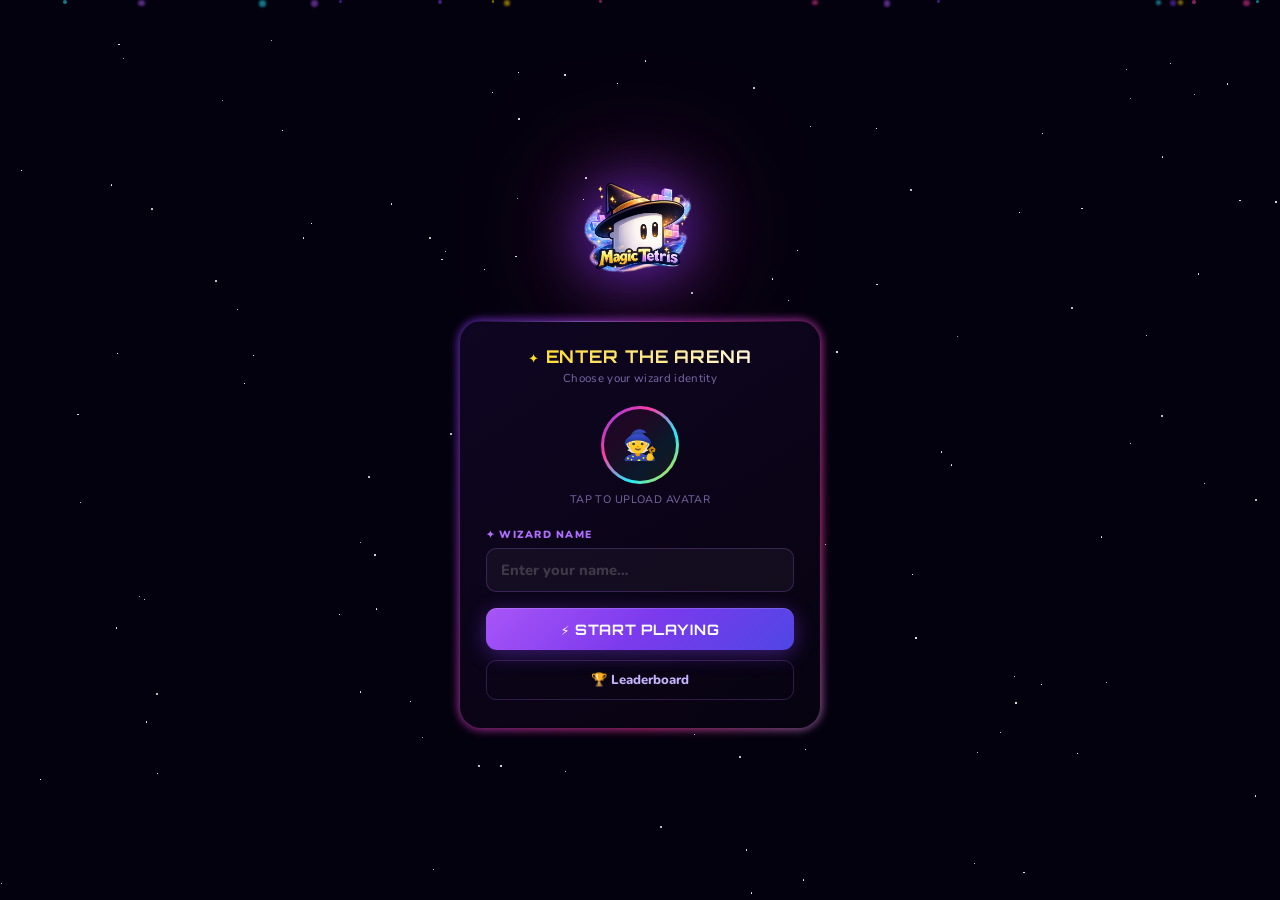
==== index.html @ dc773605 "Add files via upload" ====
<!DOCTYPE html>
<html lang="en">
<head>
<meta charset="UTF-8">
<meta name="viewport" content="width=device-width,initial-scale=1,maximum-scale=1,user-scalable=no">
<title>Magic Tetris</title>
<link href="https://fonts.googleapis.com/css2?family=Orbitron:wght@700;900&family=Fredoka+One&family=Nunito:wght@400;700;800;900&display=swap" rel="stylesheet">
<link rel="stylesheet" href="style.css">
</head>
<body>
<div id="aurora">
  <div class="au au1"></div>
  <div class="au au2"></div>
  <div class="au au3"></div>
</div>
<div id="stars"></div>
<div id="pts"></div>

<!-- PAGE 1 – START -->
<div class="pg on" id="pg-start">
  <div class="logo-anim"><img id="logo-s" src="" alt="Magic Tetris"></div>
  <div class="start-card gcard">
    <div class="gcard-inner">
      <h2>✦ ENTER THE ARENA</h2>
      <p class="sub">Choose your wizard identity</p>

      <div class="av-wrap">
        <div class="av-ring" onclick="document.getElementById('av-in').click()">
          <div class="av-btn" id="av-btn">
            <span class="av-ico" id="av-ico">🧙</span>
            <img class="av-img" id="av-img" alt="">
          </div>
        </div>
        <input type="file" id="av-in" accept="image/*" style="display:none">
        <span class="av-hint">TAP TO UPLOAD AVATAR</span>
      </div>

      <div class="fld">
        <label>✦ Wizard Name</label>
        <input id="nick" type="text" placeholder="Enter your name…" maxlength="18"
               autocomplete="off" onkeydown="if(event.key==='Enter')onStart()">
      </div>

      <button class="btn-main" onclick="onStart()">⚡ START PLAYING</button>
      <button class="btn-sec" onclick="openLB('pg-start')">🏆 Leaderboard</button>
    </div>
  </div>
</div>

<!-- PAGE 2 – GAME -->
<div class="pg" id="pg-game">
  <div class="gh">
    <div class="gh-logo"><img id="logo-g" src="" alt=""></div>
    <div class="gh-right">
      <img class="gh-av" id="gh-av" src="" alt="">
      <span class="gh-nm" id="gh-nm"></span>
    </div>
  </div>

  <div class="gbody">
    <div class="bwrap" id="bwrap">
      <div class="bwrap-in">
        <canvas id="gc"></canvas>
      </div>
      <div class="pov" id="pov">
        <h2>⏸ PAUSED</h2>
        <p>Press P / Esc to resume</p>
      </div>
    </div>

    <div class="sp">
      <div class="sc"><label>⚡ Score</label><div class="sv" id="h-sc">0</div></div>
      <div class="sc"><label>🏆 Best</label><div class="sv gd" id="h-bs">0</div></div>
      <div class="sc"><label>✨ Lines</label><div class="sv" id="h-ln">0</div></div>
      <div class="sc">
        <label>🌟 Level</label>
        <div class="sv pk" id="h-lv">1</div>
        <div class="lbar"><div class="lbar-f" id="lbar-f" style="width:0%"></div></div>
      </div>
      <div class="nc-card">
        <label>👁 Next</label>
        <canvas id="nc" width="84" height="66"></canvas>
      </div>
      <div class="kh">
        <label>⌨ Keys</label>
        <div class="kh-row"><kbd>← →</kbd>Move</div>
        <div class="kh-row"><kbd>↑/X</kbd>Rotate ↻</div>
        <div class="kh-row"><kbd>Z</kbd>Rotate ↺</div>
        <div class="kh-row"><kbd>↓</kbd>Soft drop</div>
        <div class="kh-row"><kbd>Space</kbd>Hard drop</div>
        <div class="kh-row"><kbd>P/Esc</kbd>Pause</div>
      </div>
      <div class="sp-btns">
        <button class="sb sb-r" onclick="askRestart()">↩ Restart</button>
        <button class="sb sb-b" onclick="openLB('pg-game')">🏆 Leaderboard</button>
      </div>
    </div>
  </div>

  <div class="dpad">
    <div class="dp-row">
      <button class="mb" ontouchstart="tap(event,'rcw')" onclick="tap(null,'rcw')">↻</button>
      <button class="mb" ontouchstart="tap(event,'rccw')" onclick="tap(null,'rccw')">↺</button>
    </div>
    <div class="dp-row">
      <button class="mb" ontouchstart="begR(event,'L')" ontouchend="endR()" onmousedown="begR(null,'L')" onmouseup="endR()">←</button>
      <button class="mb" ontouchstart="begR(event,'D')" ontouchend="endR()" onmousedown="begR(null,'D')" onmouseup="endR()">↓</button>
      <button class="mb" ontouchstart="begR(event,'R')" ontouchend="endR()" onmousedown="begR(null,'R')" onmouseup="endR()">→</button>
    </div>
    <div class="dp-row">
      <button class="mb wide drp" ontouchstart="tap(event,'hd')" onclick="tap(null,'hd')">⬇ HARD DROP</button>
    </div>
  </div>
</div>

<!-- PAGE 3 – GAME OVER -->
<div class="pg" id="pg-over">
  <div class="oc gcard">
    <div class="gcard-inner">
      <h2>GAME OVER</h2>
      <img class="oc-av" id="oc-av" src="" alt="">
      <div class="oc-nm" id="oc-nm"></div>
      <div class="oc-rnk" id="oc-rnk">🏆 RANK #1</div>
      <div class="oc-stats">
        <div class="oc-st"><label>Score</label><div class="v" id="oc-sc">0</div></div>
        <div class="oc-st"><label>Best</label><div class="v gd" id="oc-bs">0</div></div>
        <div class="oc-st"><label>Lines</label><div class="v" id="oc-ln">0</div></div>
        <div class="oc-st"><label>Level</label><div class="v" id="oc-lv">0</div></div>
      </div>
      <div class="oc-btns">
        <button class="btn-pa" onclick="playAgain()">⚡ Play Again</button>
        <button class="btn-oa" onclick="openLB('pg-over')">🏆 Leaderboard</button>
      </div>
      <button class="btn-dl" onclick="downloadResult()">📥 Download Result</button>
    </div>
  </div>
</div>

<!-- PAGE 4 – LEADERBOARD -->
<div class="pg" id="pg-lb">
  <div class="lb-hd">
    <button class="btn-bk" onclick="closeLB()">← Back</button>
    <h1>🏆 HALL OF FAME</h1>
    <div style="width:58px"></div>
  </div>
  <div class="podium" id="podium"></div>
  <div class="lb-tbl" id="lb-tbl"></div>
</div>

<!-- MODAL -->
<div class="modal-bg" id="modal">
  <div class="modal-wrap gcard">
    <div class="gcard-inner">
      <h3>Restart?</h3>
      <p>Your current game will be lost.</p>
      <div class="modal-row">
        <button class="m-y" onclick="doRestart()">Yes!</button>
        <button class="m-n" onclick="closeModal()">Cancel</button>
      </div>
    </div>
  </div>
</div>

<!-- IMAGE PREVIEW MODAL -->
<div id="img-modal">
  <img id="img-modal-img" src="" alt="Result">
  <div class="img-modal-btns img-modal-btns--single">
    <button class="img-modal-cl" onclick="document.getElementById('img-modal').classList.remove('open')">✕ Close</button>
  </div>
</div>

<!-- ══════════════════════════════════════════
     SCRIPT
══════════════════════════════════════════ -->
<script src="game.js"></script>
</body>
</html>
---- style.css ----
/* ══════════════════════════════════════════
   DESIGN TOKENS
══════════════════════════════════════════ */
:root{
  --bg:#04010E;
  --panel:rgba(8,3,22,.92);
  --glass:rgba(255,255,255,.035);
  --glass2:rgba(255,255,255,.07);
  --gold:#FFD700; --gold2:#FF9500;
  --neon:#B06EFF; --neon2:#7C3AED;
  --cyan:#22EEFF; --pink:#FF3EA5;
  --lilac:#C4B5FD; --dim:#7B6AA8;
  --rim:rgba(180,120,255,.22);
  --rim2:rgba(180,120,255,.5);
}
*{margin:0;padding:0;box-sizing:border-box;-webkit-tap-highlight-color:transparent;}
html,body{height:100%;overflow:hidden;}
body{
  font-family:'Nunito',sans-serif; color:#EDE9F5;
  background:var(--bg);
}

/* ══════════════════════════════════════════
   AURORA BACKGROUND
══════════════════════════════════════════ */
#aurora{
  position:fixed;inset:0;pointer-events:none;z-index:0;
  overflow:hidden;
}
.au{
  position:absolute;border-radius:50%;filter:blur(80px);opacity:0;
  animation:aupulse 8s ease-in-out infinite;
}
.au1{width:700px;height:500px;left:-15%;top:-10%;
  background:radial-gradient(ellipse,rgba(90,20,200,.45),transparent 70%);
  animation-delay:0s;}
.au2{width:600px;height:450px;right:-12%;bottom:-8%;
  background:radial-gradient(ellipse,rgba(0,160,255,.3),transparent 70%);
  animation-delay:3s;}
.au3{width:500px;height:380px;left:35%;top:20%;
  background:radial-gradient(ellipse,rgba(200,30,140,.22),transparent 70%);
  animation-delay:5.5s;}
@keyframes aupulse{0%,100%{opacity:.4;transform:scale(1)}50%{opacity:.75;transform:scale(1.12)}}

/* STARS */
#stars{position:fixed;inset:0;pointer-events:none;z-index:1;}
.st{position:absolute;border-radius:50%;background:#fff;}
@keyframes tw{0%,100%{opacity:.06}50%{opacity:1}}

/* Floating particles */
#pts{position:fixed;inset:0;pointer-events:none;z-index:1;}
.pt{position:absolute;border-radius:50%;animation:ptdrift linear infinite;}
@keyframes ptdrift{
  0%{transform:translateY(110vh) scale(0);opacity:0}
  10%{opacity:1}
  90%{opacity:.6}
  100%{transform:translateY(-10vh) scale(1.5);opacity:0}
}

/* ══════════════════════════════════════════
   PAGE SYSTEM
══════════════════════════════════════════ */
.pg{display:none;position:relative;z-index:10;min-height:100vh;width:100%;}
.pg.on{display:flex;}

/* ══════════════════════════════════════════
   SHARED — ANIMATED BORDER CARD
══════════════════════════════════════════ */
/* Magic glow card wrapper */
.gcard{
  position:relative;border-radius:22px;
}
.gcard::before{
  content:'';position:absolute;inset:-2px;border-radius:24px;z-index:-1;
  background:linear-gradient(130deg,#7C3AED,#FF3EA5,#22EEFF,#FFD700,#7C3AED);
  background-size:300% 300%;
  animation:bspin 5s linear infinite;
  filter:blur(4px);opacity:.7;
}
@keyframes bspin{0%{background-position:0% 50%}50%{background-position:100% 50%}100%{background-position:0% 50%}}
.gcard-inner{
  background:linear-gradient(145deg,rgba(12,5,30,.97),rgba(5,2,15,.99));
  border-radius:21px;position:relative;overflow:hidden;
}
.gcard-inner::before{
  content:'';position:absolute;top:0;left:0;right:0;height:1px;
  background:linear-gradient(90deg,transparent,rgba(180,120,255,.6),rgba(255,60,165,.5),transparent);
}

@keyframes fadeup{from{opacity:0;transform:translateY(18px)}to{opacity:1;transform:none}}

/* ══════════════════════════════════════════
   PAGE 1 – START
══════════════════════════════════════════ */
#pg-start{flex-direction:column;align-items:center;justify-content:center;
  padding:20px 16px 28px;gap:18px;overflow-y:auto;}

.logo-anim{animation:bob 4s ease-in-out infinite;}
@keyframes bob{0%,100%{transform:translateY(0) rotate(-1deg)}50%{transform:translateY(-12px) rotate(1deg)}}
.logo-anim img{
  width:200px;max-width:72vw;
  filter:drop-shadow(0 0 30px rgba(130,50,255,.8)) drop-shadow(0 0 60px rgba(255,60,165,.35));
}

.start-card{
  width:100%;max-width:360px;
  animation:fadeup .45s cubic-bezier(.22,1,.36,1);
}
.start-card .gcard-inner{padding:24px 26px 28px;}

.start-card h2{
  font-family:'Orbitron',monospace; font-size:1.1rem; text-align:center;
  margin-bottom:3px; letter-spacing:.05em;
  background:linear-gradient(110deg,var(--gold),#ffe680,#fff);
  -webkit-background-clip:text;-webkit-text-fill-color:transparent;
}
.start-card .sub{
  text-align:center;color:var(--dim);font-size:.72rem;
  margin-bottom:20px;letter-spacing:.03em;
}

/* Avatar */
.av-wrap{display:flex;flex-direction:column;align-items:center;gap:8px;margin-bottom:20px;}
.av-ring{
  padding:3px;border-radius:50%;
  background:linear-gradient(135deg,#7C3AED,#FF3EA5,#22EEFF,#FFD700);
  animation:bspin 3s linear infinite;
  cursor:pointer;
}
.av-ring:hover{transform:scale(1.08);}
.av-btn{
  width:72px;height:72px;border-radius:50%;
  background:rgba(8,3,22,.9);
  display:flex;align-items:center;justify-content:center;
  overflow:hidden;position:relative;
}
.av-ico{font-size:1.8rem;user-select:none;}
.av-img{display:none;width:100%;height:100%;object-fit:cover;position:absolute;border-radius:50%;}
.av-hint{font-size:.68rem;color:var(--dim);letter-spacing:.04em;}

/* Input field */
.fld{margin-bottom:16px;}
.fld label{
  display:block;font-size:.65rem;color:var(--neon);font-weight:900;
  letter-spacing:.12em;text-transform:uppercase;margin-bottom:6px;
}
.fld input{
  width:100%;padding:11px 14px;border-radius:10px;
  border:1.5px solid var(--rim);
  background:rgba(255,255,255,.04);
  color:#fff;font-family:'Nunito',sans-serif;font-size:.92rem;font-weight:800;
  outline:none;transition:all .2s;
}
.fld input:focus{
  border-color:var(--neon);
  box-shadow:0 0 0 3px rgba(176,110,255,.15),0 0 20px rgba(176,110,255,.12);
  background:rgba(255,255,255,.06);
}
.fld input::placeholder{color:rgba(255,255,255,.18);}

/* Primary button */
.btn-main{
  width:100%;padding:12px;border-radius:11px;border:none;cursor:pointer;
  font-family:'Orbitron',monospace;font-size:.9rem;font-weight:700;letter-spacing:.05em;
  background:linear-gradient(135deg,#a855f7,#7C3AED,#4f46e5);
  color:#fff;
  box-shadow:0 4px 20px rgba(124,58,237,.45),inset 0 1px 0 rgba(255,255,255,.15);
  transition:all .22s;position:relative;overflow:hidden;margin-bottom:10px;
}
.btn-main:hover{transform:translateY(-2px);box-shadow:0 8px 30px rgba(124,58,237,.65);}
.btn-main::after{
  content:'';position:absolute;inset:0;
  background:linear-gradient(90deg,transparent,rgba(255,255,255,.2),transparent);
  transform:translateX(-100%);transition:.4s;
}
.btn-main:hover::after{transform:translateX(100%);}

/* Secondary button */
.btn-sec{
  width:100%;padding:10px;border-radius:10px;
  border:1.5px solid var(--rim);background:transparent;
  color:var(--lilac);cursor:pointer;
  font-family:'Nunito',sans-serif;font-size:.82rem;font-weight:800;
  transition:all .2s;
}
.btn-sec:hover{border-color:var(--neon);color:var(--neon);background:rgba(176,110,255,.07);}

/* ══════════════════════════════════════════
   PAGE 2 – GAME
══════════════════════════════════════════ */
#pg-game{flex-direction:column;align-items:center;justify-content:center;
  padding:78px 16px 16px;gap:12px;overflow:hidden;}

/* Corner HUD */
.gh{
  position:absolute;top:16px;left:20px;right:20px;z-index:25;
  display:flex;align-items:flex-start;justify-content:space-between;
  background:none;border:none;border-radius:0;padding:0;backdrop-filter:none;
  pointer-events:none;
}
.gh-logo img{width:78px;filter:drop-shadow(0 0 12px rgba(130,50,255,.7));}
.gh-right{display:flex;align-items:center;gap:10px;pointer-events:auto;}
.gh-av{
  width:38px;height:38px;border-radius:50%;object-fit:cover;
  border:2px solid var(--neon);
  box-shadow:0 0 14px rgba(176,110,255,.45);
  background:rgba(12,5,30,.9);
}
.gh-nm{
  font-family:'Orbitron',monospace;font-weight:700;font-size:.82rem;
  color:var(--neon);max-width:120px;overflow:hidden;text-overflow:ellipsis;white-space:nowrap;
  letter-spacing:.04em;text-shadow:0 0 12px rgba(176,110,255,.28);
}

/* Game body */
.gbody{display:flex;gap:9px;align-items:flex-start;justify-content:center;width:100%;max-width:760px;margin:0 auto;}

/* Board wrapper — neon frame */
.bwrap{
  flex:0 0 auto;position:relative;border-radius:10px;overflow:hidden;
  padding:2px;
  background:linear-gradient(130deg,#7C3AED,#FF3EA5,#22EEFF,#7C3AED);
  background-size:300% 300%;
  animation:bspin 4s linear infinite;
  box-shadow:0 0 35px rgba(124,58,237,.35),0 0 70px rgba(255,60,165,.15);
}
.bwrap-in{border-radius:9px;overflow:hidden;line-height:0;}
#gc{display:block;background:#020010;}

/* Pause overlay */
.pov{
  position:absolute;inset:2px;z-index:30;display:none;
  flex-direction:column;align-items:center;justify-content:center;gap:8px;
  background:rgba(2,0,16,.92);backdrop-filter:blur(8px);border-radius:9px;
}
.pov h2{
  font-family:'Orbitron',monospace;font-size:1.6rem;
  background:linear-gradient(90deg,var(--neon),var(--cyan));
  -webkit-background-clip:text;-webkit-text-fill-color:transparent;
  letter-spacing:.1em;
}
.pov p{font-size:.7rem;color:var(--dim);letter-spacing:.05em;}

/* Side panel */
.sp{flex:1;display:flex;flex-direction:column;gap:5px;min-width:130px;max-width:152px;}

/* Stat card */
.sc{
  background:var(--glass);
  border:1px solid var(--rim);
  border-radius:10px;padding:7px 11px;
  position:relative;overflow:hidden;
  backdrop-filter:blur(8px);
  transition:border-color .3s;
}
.sc:hover{border-color:rgba(180,120,255,.45);}
.sc::after{
  content:'';position:absolute;top:0;left:0;right:0;height:1px;
  background:linear-gradient(90deg,transparent,var(--neon),transparent);
  opacity:.4;
}
.sc label{
  display:block;font-size:.52rem;color:var(--dim);letter-spacing:.14em;
  text-transform:uppercase;margin-bottom:1px;font-weight:900;
}
.sv{
  font-family:'Orbitron',monospace;font-size:1.22rem;line-height:1.1;font-weight:700;
  background:linear-gradient(135deg,#e2d9f3,#fff);
  -webkit-background-clip:text;-webkit-text-fill-color:transparent;
}
.sv.gd{
  background:linear-gradient(135deg,#FFD700,#FF9500,#ffb833);
  -webkit-background-clip:text;-webkit-text-fill-color:transparent;
  filter:drop-shadow(0 0 8px rgba(255,180,0,.4));
}
.sv.pk{
  background:linear-gradient(135deg,#f0abfc,#c084fc,#a855f7);
  -webkit-background-clip:text;-webkit-text-fill-color:transparent;
}

/* Level bar */
.lbar{
  margin-top:5px;height:4px;
  background:rgba(255,255,255,.07);border-radius:3px;overflow:hidden;
  position:relative;
}
.lbar::before{
  content:'';position:absolute;inset:0;
  background:linear-gradient(90deg,rgba(255,255,255,.04),rgba(255,255,255,.01));
}
.lbar-f{
  height:100%;
  background:linear-gradient(90deg,#7C3AED,#c084fc,#f0abfc);
  border-radius:3px;transition:width .4s cubic-bezier(.34,1.56,.64,1);
  box-shadow:0 0 8px rgba(192,132,252,.6);
}

/* Next piece card */
.nc-card{
  background:var(--glass);border:1px solid var(--rim);
  border-radius:10px;padding:7px 10px;
  backdrop-filter:blur(8px);
}
.nc-card label{
  display:block;font-size:.52rem;color:var(--dim);letter-spacing:.14em;
  text-transform:uppercase;margin-bottom:6px;font-weight:900;
}
#nc{display:block;margin:0 auto;}

/* Key hints */
.kh{
  background:var(--glass);border:1px solid var(--rim);
  border-radius:10px;padding:7px 10px;
  backdrop-filter:blur(8px);
}
.kh label{
  display:block;font-size:.52rem;color:var(--dim);letter-spacing:.14em;
  text-transform:uppercase;margin-bottom:6px;font-weight:900;
}
.kh-row{display:flex;align-items:center;gap:5px;margin-bottom:3px;font-size:.6rem;color:var(--dim);}
kbd{
  background:linear-gradient(135deg,rgba(124,58,237,.3),rgba(79,70,229,.25));
  border:1px solid rgba(176,110,255,.3);border-radius:4px;padding:1px 5px;
  font-size:.56rem;color:var(--lilac);font-family:'Orbitron',monospace;font-weight:700;
}

/* Panel buttons */
.sp-btns{display:flex;flex-direction:column;gap:4px;}
.sb{
  width:100%;padding:7px 9px;border-radius:9px;cursor:pointer;
  font-family:'Nunito',sans-serif;font-size:.68rem;font-weight:900;
  letter-spacing:.02em;transition:all .18s;
}
.sb-r{
  background:linear-gradient(135deg,rgba(255,215,0,.1),rgba(255,149,0,.08));
  color:var(--gold);border:1px solid rgba(255,215,0,.28);
}
.sb-r:hover{background:rgba(255,215,0,.2);box-shadow:0 0 14px rgba(255,215,0,.2);}
.sb-b{
  background:var(--glass);color:var(--dim);
  border:1px solid rgba(255,255,255,.09);
}
.sb-b:hover{background:var(--glass2);color:#fff;}

/* ── Mobile D-pad ── */
.dpad{display:none;width:100%;max-width:660px;padding:4px 0 6px;}
.dp-row{display:flex;justify-content:center;gap:7px;margin-bottom:7px;}
.mb{
  width:56px;height:56px;border-radius:14px;border:none;cursor:pointer;
  display:flex;align-items:center;justify-content:center;font-size:1.4rem;
  background:linear-gradient(145deg,rgba(50,15,120,.8),rgba(10,4,28,.9));
  border:1.5px solid rgba(180,120,255,.3);color:#fff;
  box-shadow:0 4px 12px rgba(0,0,0,.4),inset 0 1px 0 rgba(255,255,255,.06);
  user-select:none;-webkit-user-select:none;touch-action:manipulation;transition:all .12s;
}
.mb:active{
  transform:scale(.84);
  background:rgba(124,58,237,.4);
  box-shadow:0 0 14px rgba(176,110,255,.4);
}
.mb.wide{width:130px;font-family:'Orbitron',monospace;font-size:.72rem;letter-spacing:.04em;}
.mb.drp{
  background:linear-gradient(145deg,rgba(180,60,0,.4),rgba(100,30,0,.3));
  border-color:rgba(255,180,0,.4);
  box-shadow:0 0 14px rgba(255,100,0,.25),inset 0 1px 0 rgba(255,255,255,.05);
}

/* ══════════════════════════════════════════
   PAGE 3 – GAME OVER
══════════════════════════════════════════ */
#pg-over{
  flex-direction:column;align-items:center;justify-content:center;
  padding:24px 16px;overflow-y:auto;
}

.oc{
  width:100%;max-width:340px;
  animation:fadeup .5s cubic-bezier(.22,1,.36,1);
}
.oc .gcard-inner{padding:26px 24px;}

.oc h2{
  font-family:'Orbitron',monospace;font-size:1.55rem;
  text-align:center;margin-bottom:16px;font-weight:900;letter-spacing:.06em;
  background:linear-gradient(110deg,#FF3EA5,#c084fc,#22EEFF);
  -webkit-background-clip:text;-webkit-text-fill-color:transparent;
  animation:htextflip 3s ease-in-out infinite alternate;
}
@keyframes htextflip{
  0%{background:linear-gradient(110deg,#FF3EA5,#c084fc,#22EEFF);-webkit-background-clip:text;}
  100%{background:linear-gradient(110deg,#FFD700,#FF9500,#FF3EA5);-webkit-background-clip:text;}
}

.oc-av{
  width:68px;height:68px;border-radius:50%;object-fit:cover;
  display:block;margin:0 auto 10px;
  outline:3px solid var(--neon);outline-offset:3px;
  box-shadow:0 0 20px rgba(176,110,255,.45),0 0 40px rgba(176,110,255,.15);
}
.oc-nm{
  font-family:'Orbitron',monospace;font-size:.78rem;font-weight:700;
  text-align:center;margin-bottom:6px;color:#e2d9f3;letter-spacing:.06em;
}
.oc-rnk{
  display:block;text-align:center;margin-bottom:18px;
  font-family:'Orbitron',monospace;font-size:.78rem;font-weight:700;
  color:var(--gold);letter-spacing:.08em;
  text-shadow:0 0 14px rgba(255,215,0,.5);
}

.oc-stats{display:grid;grid-template-columns:1fr 1fr;gap:8px;margin-bottom:18px;}
.oc-st{
  background:rgba(255,255,255,.04);
  border:1px solid var(--rim);border-radius:10px;padding:11px 10px;
  text-align:center;position:relative;overflow:hidden;
}
.oc-st::before{
  content:'';position:absolute;top:0;left:20%;right:20%;height:1px;
  background:linear-gradient(90deg,transparent,var(--neon),transparent);
  opacity:.35;
}
.oc-st label{
  display:block;font-size:.5rem;color:var(--dim);letter-spacing:.14em;
  text-transform:uppercase;margin-bottom:3px;font-weight:900;
}
.oc-st .v{font-family:'Orbitron',monospace;font-size:1.15rem;color:#fff;font-weight:700;}
.oc-st .v.gd{
  color:var(--gold);
  text-shadow:0 0 12px rgba(255,215,0,.4);
}

.oc-btns{display:flex;gap:8px;}
.btn-pa{
  flex:1;padding:12px 8px;border-radius:11px;border:none;cursor:pointer;
  font-family:'Orbitron',monospace;font-size:.72rem;font-weight:700;letter-spacing:.04em;
  background:linear-gradient(135deg,#a855f7,#7C3AED);color:#fff;
  box-shadow:0 5px 18px rgba(124,58,237,.45),inset 0 1px 0 rgba(255,255,255,.18);
  transition:all .22s;
}
.btn-pa:hover{transform:translateY(-2px);box-shadow:0 10px 28px rgba(124,58,237,.65);}
.btn-oa{
  flex:1;padding:12px 8px;border-radius:11px;
  border:1.5px solid var(--rim);background:var(--glass);
  color:var(--lilac);cursor:pointer;
  font-family:'Orbitron',monospace;font-size:.72rem;font-weight:700;letter-spacing:.04em;
  transition:all .2s;
}
.btn-oa:hover{border-color:var(--neon);color:var(--neon);background:rgba(176,110,255,.08);}

/* ══════════════════════════════════════════
   PAGE 4 – LEADERBOARD
══════════════════════════════════════════ */
#pg-lb{
  flex-direction:column;align-items:center;justify-content:flex-start;
  padding:18px 12px 30px;gap:0;overflow-y:auto;
}

.lb-hd{
  width:100%;max-width:530px;display:flex;align-items:center;margin-bottom:20px;
  background:var(--glass);border:1px solid var(--rim);
  border-radius:12px;padding:10px 14px;backdrop-filter:blur(12px);
}
.lb-hd h1{
  flex:1;text-align:center;
  font-family:'Orbitron',monospace;font-size:1.1rem;font-weight:900;letter-spacing:.08em;
  background:linear-gradient(110deg,var(--gold),#f0abfc,#22EEFF);
  -webkit-background-clip:text;-webkit-text-fill-color:transparent;
}
.btn-bk{
  padding:7px 14px;border-radius:8px;border:1px solid var(--rim);
  background:transparent;color:var(--dim);cursor:pointer;
  font-family:'Nunito',sans-serif;font-size:.76rem;font-weight:900;transition:all .18s;
}
.btn-bk:hover{border-color:var(--neon);color:var(--neon);}

/* Download result button */
.btn-dl{
  width:100%;padding:11px;border-radius:11px;border:none;cursor:pointer;
  font-family:'Orbitron',monospace;font-size:.78rem;font-weight:700;letter-spacing:.04em;
  background:linear-gradient(135deg,#0ea5e9,#06b6d4,#22EEFF);color:#fff;
  box-shadow:0 5px 18px rgba(14,165,233,.45),inset 0 1px 0 rgba(255,255,255,.2);
  transition:all .22s;margin-top:8px;position:relative;overflow:hidden;
}
.btn-dl:hover{transform:translateY(-2px);box-shadow:0 10px 28px rgba(14,165,233,.65);}
.btn-dl::after{
  content:'';position:absolute;inset:0;
  background:linear-gradient(90deg,transparent,rgba(255,255,255,.25),transparent);
  transform:translateX(-100%);transition:.4s;
}
.btn-dl:hover::after{transform:translateX(100%);}

/* Podium */
.podium{
  display:flex;justify-content:center;align-items:flex-end;
  gap:8px;margin-bottom:14px;flex-wrap:wrap;width:100%;max-width:530px;
}
.pod{
  display:flex;flex-direction:column;align-items:center;gap:5px;
  background:var(--glass);border:1px solid var(--rim);border-radius:14px;
  padding:12px 10px;min-width:100px;
  backdrop-filter:blur(10px);transition:transform .2s;
}
.pod:hover{transform:translateY(-3px);}
.pod1{
  border-color:rgba(255,215,0,.45);
  box-shadow:0 0 28px rgba(255,215,0,.12),0 0 0 1px rgba(255,215,0,.08);
}
.pod2{order:-1;}
.pod3{order:1;}
.pod-crown{font-size:1.4rem;}
.pod-av{border-radius:50%;object-fit:cover;}
.pod1 .pod-av{width:48px;height:48px;border:2.5px solid var(--gold);box-shadow:0 0 14px rgba(255,215,0,.35);}
.pod2 .pod-av,.pod3 .pod-av{width:40px;height:40px;border:2px solid rgba(200,190,255,.35);}
.pod-nm{font-size:.65rem;font-weight:800;max-width:88px;overflow:hidden;
  text-overflow:ellipsis;white-space:nowrap;text-align:center;color:var(--lilac);}
.pod-sc{font-family:'Orbitron',monospace;font-size:.82rem;font-weight:700;}
.pod1 .pod-sc{color:var(--gold);text-shadow:0 0 10px rgba(255,215,0,.4);}
.pod2 .pod-sc{color:#C0C0C0;}
.pod3 .pod-sc{color:#CD7F32;}

/* LB table */
.lb-tbl{
  width:100%;max-width:530px;
  background:var(--glass);border:1px solid var(--rim);
  border-radius:14px;overflow:hidden;backdrop-filter:blur(10px);
}
.lb-row{
  display:flex;align-items:center;gap:10px;padding:10px 16px;
  border-bottom:1px solid rgba(255,255,255,.04);transition:background .12s;
}
.lb-row:last-child{border-bottom:none;}
.lb-row:hover{background:rgba(255,255,255,.025);}
.lb-row.me{
  background:rgba(176,110,255,.07);
  border-left:2px solid var(--neon);padding-left:14px;
}
.lb-rk{width:26px;font-size:.7rem;font-weight:900;text-align:center;flex-shrink:0;
  font-family:'Orbitron',monospace;}
.r1{color:var(--gold);text-shadow:0 0 8px rgba(255,215,0,.4);}
.r2{color:#C0C0C0;}.r3{color:#CD7F32;}.rn{color:var(--dim);}
.lb-av{width:30px;height:30px;border-radius:50%;object-fit:cover;
  border:1.5px solid rgba(180,120,255,.3);flex-shrink:0;}
.lb-nm{flex:1;font-size:.76rem;font-weight:700;overflow:hidden;
  text-overflow:ellipsis;white-space:nowrap;}
.lb-sc{font-family:'Orbitron',monospace;font-size:.82rem;color:var(--gold);font-weight:700;}
.lb-empty{text-align:center;padding:30px;color:var(--dim);font-size:.8rem;}

/* ══════════════════════════════════════════
   MODAL
══════════════════════════════════════════ */
.modal-bg{
  display:none;position:fixed;inset:0;z-index:999;
  background:rgba(0,0,0,.8);backdrop-filter:blur(6px);
  align-items:center;justify-content:center;
}
.modal-bg.open{display:flex;}
.modal-wrap{width:90%;max-width:270px;animation:fadeup .3s ease;}
.modal-wrap .gcard-inner{padding:24px 22px;text-align:center;}
.modal-wrap h3{
  font-family:'Orbitron',monospace;font-size:1.05rem;font-weight:700;
  color:var(--neon);margin-bottom:8px;letter-spacing:.05em;
}
.modal-wrap p{color:var(--dim);font-size:.78rem;margin-bottom:20px;}
.modal-row{display:flex;gap:8px;}
.m-y{
  flex:1;padding:10px;border-radius:9px;border:none;cursor:pointer;
  font-family:'Orbitron',monospace;font-size:.74rem;font-weight:700;
  background:linear-gradient(135deg,#a855f7,#7C3AED);color:#fff;
  box-shadow:0 4px 14px rgba(124,58,237,.4);
}
.m-n{
  flex:1;padding:10px;border-radius:9px;cursor:pointer;
  border:1.5px solid var(--rim);background:var(--glass);
  font-family:'Orbitron',monospace;font-size:.74rem;font-weight:700;color:var(--lilac);
}

/* ══════════════════════════════════════════
   RESPONSIVE
══════════════════════════════════════════ */
@media(max-width:540px){
  #pg-game{padding:72px 12px 12px;}
  .gh{top:12px;left:12px;right:12px;}
  .gh-logo img{width:64px;}
  .gh-av{width:34px;height:34px;}
  .gh-nm{max-width:90px;font-size:.74rem;}
  .gbody{flex-direction:column;align-items:center;}
  .sp{flex-direction:row;flex-wrap:wrap;min-width:unset;max-width:none;width:100%;}
  .sc,.nc-card,.kh{flex:1;min-width:82px;}
  .kh{display:none;}
  .dpad{display:block;}
}

/* Scrollbar */
::-webkit-scrollbar{width:4px;}
::-webkit-scrollbar-track{background:transparent;}
::-webkit-scrollbar-thumb{background:var(--rim);border-radius:2px;}

/* ══════════════════════════════════════════
   IMAGE PREVIEW MODAL
══════════════════════════════════════════ */
#img-modal{
  display:none;position:fixed;inset:0;z-index:1100;
  background:rgba(0,0,0,.9);backdrop-filter:blur(12px);
  flex-direction:column;align-items:center;justify-content:center;
  padding:16px;gap:18px;
}
#img-modal.open{display:flex;}
#img-modal img{
  max-width:min(420px,92vw);max-height:72vh;object-fit:contain;
  border-radius:18px;
  box-shadow:0 0 48px rgba(124,58,237,.6),0 0 90px rgba(255,60,165,.2);
  border:2px solid rgba(176,110,255,.3);
}
.img-modal-btns{display:flex;gap:10px;flex-wrap:wrap;justify-content:center;width:100%;}
.img-modal-btns--single{margin-top:4px;}
.img-modal-cl{
  min-width:220px;padding:14px 26px;border-radius:14px;cursor:pointer;
  border:1.5px solid var(--rim);background:rgba(5,2,20,.72);
  color:var(--lilac);font-family:'Orbitron',monospace;font-size:.92rem;font-weight:700;
  transition:all .2s;box-shadow:0 0 24px rgba(124,58,237,.14);
}
.img-modal-cl:hover{border-color:var(--neon);color:var(--neon);}
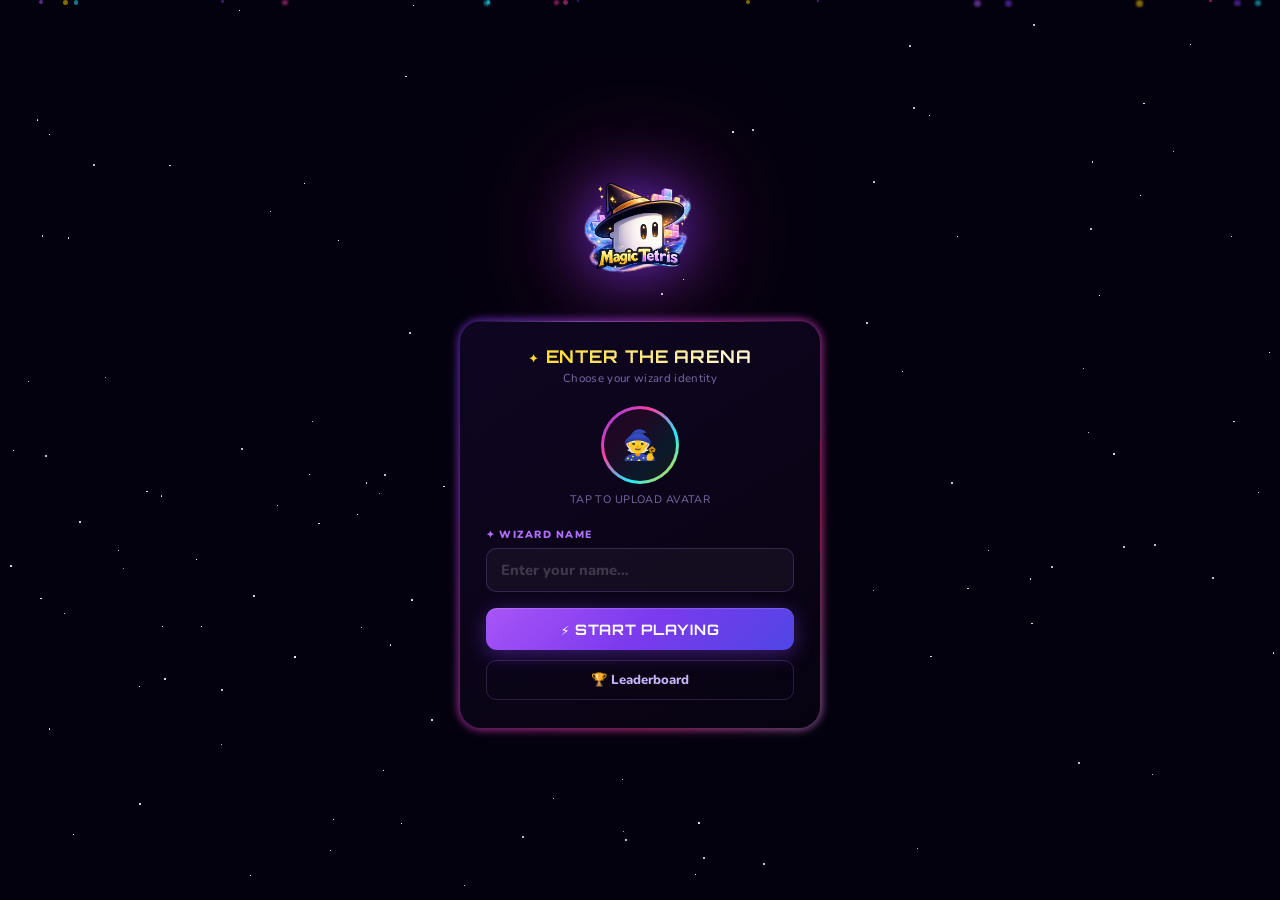
==== commit 00d6f04e: "Add files via upload" ====
--- a/index.html
+++ b/index.html
@@ -91,6 +91,7 @@
         <div class="kh-row"><kbd>P/Esc</kbd>Pause</div>
       </div>
       <div class="sp-btns">
+        <button class="sb sb-p" id="btn-pause" onclick="togglePause()">⏸ Pause</button>
         <button class="sb sb-r" onclick="askRestart()">↩ Restart</button>
         <button class="sb sb-b" onclick="openLB('pg-game')">🏆 Leaderboard</button>
       </div>
@@ -164,7 +165,12 @@
 <!-- IMAGE PREVIEW MODAL -->
 <div id="img-modal">
   <img id="img-modal-img" src="" alt="Result">
-  <div class="img-modal-btns img-modal-btns--single">
+  <p class="img-modal-hint">
+    📱 <strong>Mobile:</strong> press and hold the image → “Save”<br>
+    💻 <strong>Desktop:</strong> right-click → “Save image as”
+  </p>
+  <div class="img-modal-btns">
+    <button class="img-modal-dl" id="img-modal-dl-btn">⬇ Download</button>
     <button class="img-modal-cl" onclick="document.getElementById('img-modal').classList.remove('open')">✕ Close</button>
   </div>
 </div>
--- a/style.css
+++ b/style.css
@@ -188,32 +188,33 @@
 /* ══════════════════════════════════════════
    PAGE 2 – GAME
 ══════════════════════════════════════════ */
-#pg-game{flex-direction:column;align-items:center;justify-content:center;
-  padding:78px 16px 16px;gap:12px;overflow:hidden;}
-
-/* Corner HUD */
+#pg-game{flex-direction:column;align-items:center;justify-content:flex-start;
+  padding:6px 8px 4px;gap:5px;overflow:hidden;}
+
+/* Header bar */
 .gh{
-  position:absolute;top:16px;left:20px;right:20px;z-index:25;
-  display:flex;align-items:flex-start;justify-content:space-between;
-  background:none;border:none;border-radius:0;padding:0;backdrop-filter:none;
-  pointer-events:none;
-}
-.gh-logo img{width:78px;filter:drop-shadow(0 0 12px rgba(130,50,255,.7));}
-.gh-right{display:flex;align-items:center;gap:10px;pointer-events:auto;}
+  width:100%;max-width:660px;
+  display:flex;align-items:center;justify-content:space-between;
+  background:rgba(255,255,255,.03);
+  border:1px solid var(--rim);border-radius:12px;
+  padding:5px 12px;
+  backdrop-filter:blur(12px);
+}
+.gh-logo img{width:82px;filter:drop-shadow(0 0 12px rgba(130,50,255,.7));}
+.gh-right{display:flex;align-items:center;gap:9px;}
 .gh-av{
-  width:38px;height:38px;border-radius:50%;object-fit:cover;
+  width:30px;height:30px;border-radius:50%;object-fit:cover;
   border:2px solid var(--neon);
-  box-shadow:0 0 14px rgba(176,110,255,.45);
-  background:rgba(12,5,30,.9);
+  box-shadow:0 0 10px rgba(176,110,255,.4);
 }
 .gh-nm{
-  font-family:'Orbitron',monospace;font-weight:700;font-size:.82rem;
-  color:var(--neon);max-width:120px;overflow:hidden;text-overflow:ellipsis;white-space:nowrap;
-  letter-spacing:.04em;text-shadow:0 0 12px rgba(176,110,255,.28);
+  font-family:'Orbitron',monospace;font-weight:700;font-size:.72rem;
+  color:var(--neon);max-width:90px;overflow:hidden;text-overflow:ellipsis;white-space:nowrap;
+  letter-spacing:.04em;
 }
 
 /* Game body */
-.gbody{display:flex;gap:9px;align-items:flex-start;justify-content:center;width:100%;max-width:760px;margin:0 auto;}
+.gbody{display:flex;gap:9px;align-items:flex-start;width:100%;max-width:660px;}
 
 /* Board wrapper — neon frame */
 .bwrap{
@@ -331,6 +332,11 @@
   font-family:'Nunito',sans-serif;font-size:.68rem;font-weight:900;
   letter-spacing:.02em;transition:all .18s;
 }
+.sb-p{
+  background:linear-gradient(135deg,rgba(168,85,247,.2),rgba(124,58,237,.15));
+  color:#e879f9;border:1px solid rgba(168,85,247,.35);
+}
+.sb-p:hover{background:rgba(168,85,247,.35);box-shadow:0 0 14px rgba(168,85,247,.3);}
 .sb-r{
   background:linear-gradient(135deg,rgba(255,215,0,.1),rgba(255,149,0,.08));
   color:var(--gold);border:1px solid rgba(255,215,0,.28);
@@ -578,11 +584,6 @@
    RESPONSIVE
 ══════════════════════════════════════════ */
 @media(max-width:540px){
-  #pg-game{padding:72px 12px 12px;}
-  .gh{top:12px;left:12px;right:12px;}
-  .gh-logo img{width:64px;}
-  .gh-av{width:34px;height:34px;}
-  .gh-nm{max-width:90px;font-size:.74rem;}
   .gbody{flex-direction:column;align-items:center;}
   .sp{flex-direction:row;flex-wrap:wrap;min-width:unset;max-width:none;width:100%;}
   .sc,.nc-card,.kh{flex:1;min-width:82px;}
@@ -602,21 +603,38 @@
   display:none;position:fixed;inset:0;z-index:1100;
   background:rgba(0,0,0,.9);backdrop-filter:blur(12px);
   flex-direction:column;align-items:center;justify-content:center;
-  padding:16px;gap:18px;
+  padding:16px;gap:14px;
 }
 #img-modal.open{display:flex;}
 #img-modal img{
-  max-width:min(420px,92vw);max-height:72vh;object-fit:contain;
+  max-width:min(420px,92vw);max-height:62vh;object-fit:contain;
   border-radius:18px;
   box-shadow:0 0 48px rgba(124,58,237,.6),0 0 90px rgba(255,60,165,.2);
   border:2px solid rgba(176,110,255,.3);
 }
-.img-modal-btns{display:flex;gap:10px;flex-wrap:wrap;justify-content:center;width:100%;}
-.img-modal-btns--single{margin-top:4px;}
+.img-modal-hint{
+  font-family:'Nunito',sans-serif;font-size:.78rem;
+  color:rgba(180,120,255,.8);text-align:center;line-height:1.7;
+}
+.img-modal-hint strong{color:var(--neon);}
+.img-modal-btns{display:flex;gap:10px;flex-wrap:wrap;justify-content:center;}
+.img-modal-dl{
+  padding:11px 26px;border-radius:10px;border:none;cursor:pointer;
+  font-family:'Orbitron',monospace;font-size:.78rem;font-weight:700;letter-spacing:.04em;
+  background:linear-gradient(135deg,#a855f7,#7C3AED);color:#fff;
+  box-shadow:0 4px 18px rgba(124,58,237,.5);transition:all .2s;
+}
+.img-modal-dl:hover{transform:translateY(-2px);box-shadow:0 8px 28px rgba(124,58,237,.7);}
 .img-modal-cl{
-  min-width:220px;padding:14px 26px;border-radius:14px;cursor:pointer;
-  border:1.5px solid var(--rim);background:rgba(5,2,20,.72);
-  color:var(--lilac);font-family:'Orbitron',monospace;font-size:.92rem;font-weight:700;
-  transition:all .2s;box-shadow:0 0 24px rgba(124,58,237,.14);
+  padding:11px 20px;border-radius:10px;cursor:pointer;
+  border:1.5px solid var(--rim);background:transparent;
+  color:var(--lilac);font-family:'Orbitron',monospace;font-size:.78rem;font-weight:700;
+  transition:all .2s;
+}
+.img-modal-dl--done{
+  background:linear-gradient(135deg,#1a6b3a,#147d3e) !important;
+  box-shadow:0 4px 18px rgba(20,125,62,.5) !important;
+  cursor:default !important;
+  opacity:.85;
 }
 .img-modal-cl:hover{border-color:var(--neon);color:var(--neon);}
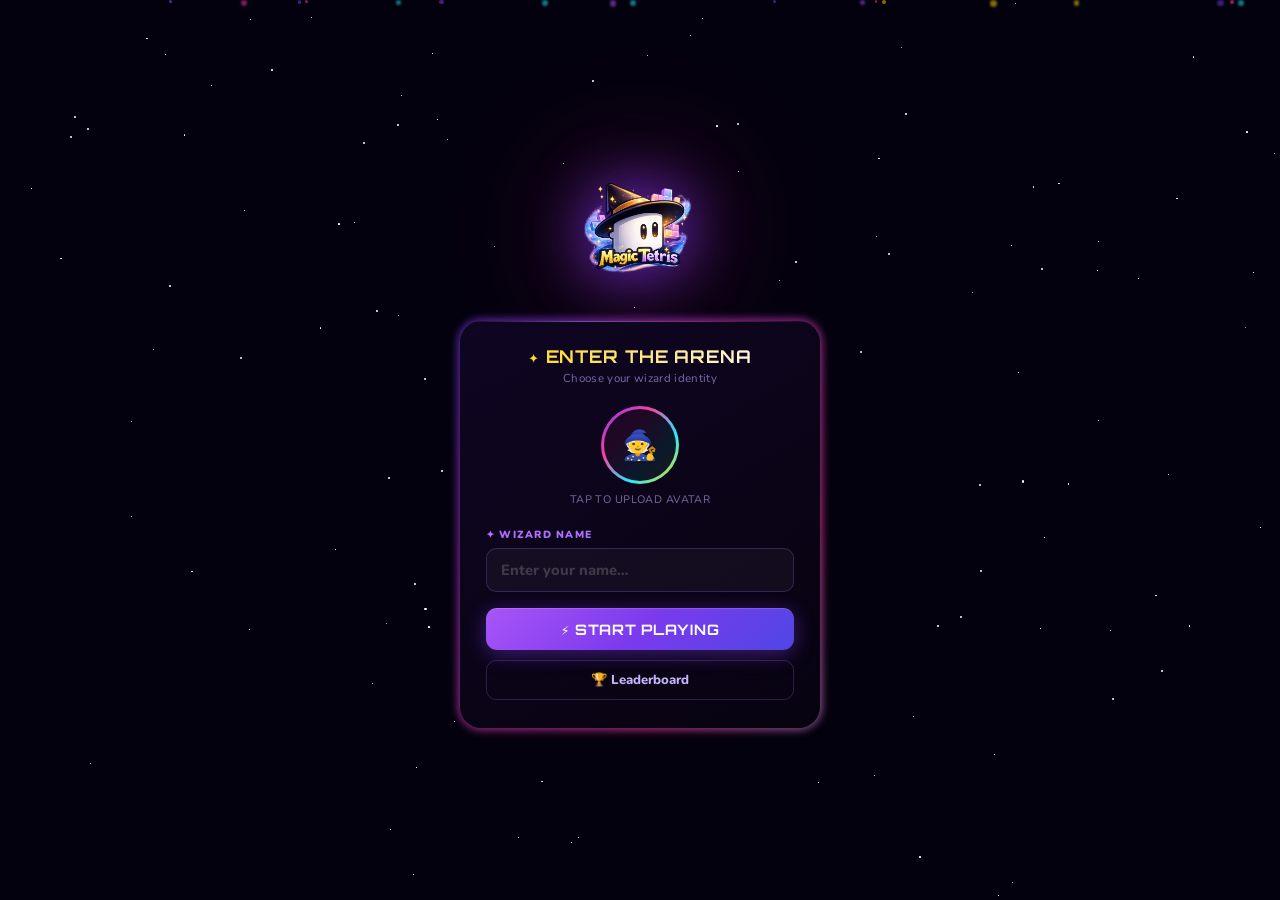
==== commit f5eca701: "Add files via upload" ====
--- a/index.html
+++ b/index.html
@@ -5,7 +5,7 @@
 <meta name="viewport" content="width=device-width,initial-scale=1,maximum-scale=1,user-scalable=no">
 <title>Magic Tetris</title>
 <link href="https://fonts.googleapis.com/css2?family=Orbitron:wght@700;900&family=Fredoka+One&family=Nunito:wght@400;700;800;900&display=swap" rel="stylesheet">
-<link rel="stylesheet" href="style.css">
+<link rel="stylesheet" href="style.css?v=20260313b">
 </head>
 <body>
 <div id="aurora">
@@ -91,7 +91,6 @@
         <div class="kh-row"><kbd>P/Esc</kbd>Pause</div>
       </div>
       <div class="sp-btns">
-        <button class="sb sb-p" id="btn-pause" onclick="togglePause()">⏸ Pause</button>
         <button class="sb sb-r" onclick="askRestart()">↩ Restart</button>
         <button class="sb sb-b" onclick="openLB('pg-game')">🏆 Leaderboard</button>
       </div>
@@ -165,12 +164,7 @@
 <!-- IMAGE PREVIEW MODAL -->
 <div id="img-modal">
   <img id="img-modal-img" src="" alt="Result">
-  <p class="img-modal-hint">
-    📱 <strong>Mobile:</strong> press and hold the image → “Save”<br>
-    💻 <strong>Desktop:</strong> right-click → “Save image as”
-  </p>
-  <div class="img-modal-btns">
-    <button class="img-modal-dl" id="img-modal-dl-btn">⬇ Download</button>
+  <div class="img-modal-btns img-modal-btns--single">
     <button class="img-modal-cl" onclick="document.getElementById('img-modal').classList.remove('open')">✕ Close</button>
   </div>
 </div>
@@ -178,6 +172,6 @@
 <!-- ══════════════════════════════════════════
      SCRIPT
 ══════════════════════════════════════════ -->
-<script src="game.js"></script>
+<script src="game.js?v=20260313b"></script>
 </body>
 </html>
--- a/style.css
+++ b/style.css
@@ -188,33 +188,32 @@
 /* ══════════════════════════════════════════
    PAGE 2 – GAME
 ══════════════════════════════════════════ */
-#pg-game{flex-direction:column;align-items:center;justify-content:flex-start;
-  padding:6px 8px 4px;gap:5px;overflow:hidden;}
-
-/* Header bar */
+#pg-game{flex-direction:column;align-items:center;justify-content:center;
+  padding:78px 16px 16px;gap:12px;overflow:hidden;}
+
+/* Corner HUD */
 .gh{
-  width:100%;max-width:660px;
-  display:flex;align-items:center;justify-content:space-between;
-  background:rgba(255,255,255,.03);
-  border:1px solid var(--rim);border-radius:12px;
-  padding:5px 12px;
-  backdrop-filter:blur(12px);
-}
-.gh-logo img{width:82px;filter:drop-shadow(0 0 12px rgba(130,50,255,.7));}
-.gh-right{display:flex;align-items:center;gap:9px;}
+  position:absolute;top:16px;left:20px;right:20px;z-index:25;
+  display:flex;align-items:flex-start;justify-content:space-between;
+  background:none;border:none;border-radius:0;padding:0;backdrop-filter:none;
+  pointer-events:none;
+}
+.gh-logo img{width:78px;filter:drop-shadow(0 0 12px rgba(130,50,255,.7));}
+.gh-right{display:flex;align-items:center;gap:10px;pointer-events:auto;}
 .gh-av{
-  width:30px;height:30px;border-radius:50%;object-fit:cover;
+  width:38px;height:38px;border-radius:50%;object-fit:cover;
   border:2px solid var(--neon);
-  box-shadow:0 0 10px rgba(176,110,255,.4);
+  box-shadow:0 0 14px rgba(176,110,255,.45);
+  background:rgba(12,5,30,.9);
 }
 .gh-nm{
-  font-family:'Orbitron',monospace;font-weight:700;font-size:.72rem;
-  color:var(--neon);max-width:90px;overflow:hidden;text-overflow:ellipsis;white-space:nowrap;
-  letter-spacing:.04em;
+  font-family:'Orbitron',monospace;font-weight:700;font-size:.82rem;
+  color:var(--neon);max-width:120px;overflow:hidden;text-overflow:ellipsis;white-space:nowrap;
+  letter-spacing:.04em;text-shadow:0 0 12px rgba(176,110,255,.28);
 }
 
 /* Game body */
-.gbody{display:flex;gap:9px;align-items:flex-start;width:100%;max-width:660px;}
+.gbody{display:flex;gap:9px;align-items:flex-start;justify-content:center;width:100%;max-width:760px;margin:0 auto;}
 
 /* Board wrapper — neon frame */
 .bwrap{
@@ -332,11 +331,6 @@
   font-family:'Nunito',sans-serif;font-size:.68rem;font-weight:900;
   letter-spacing:.02em;transition:all .18s;
 }
-.sb-p{
-  background:linear-gradient(135deg,rgba(168,85,247,.2),rgba(124,58,237,.15));
-  color:#e879f9;border:1px solid rgba(168,85,247,.35);
-}
-.sb-p:hover{background:rgba(168,85,247,.35);box-shadow:0 0 14px rgba(168,85,247,.3);}
 .sb-r{
   background:linear-gradient(135deg,rgba(255,215,0,.1),rgba(255,149,0,.08));
   color:var(--gold);border:1px solid rgba(255,215,0,.28);
@@ -584,6 +578,11 @@
    RESPONSIVE
 ══════════════════════════════════════════ */
 @media(max-width:540px){
+  #pg-game{padding:72px 12px 12px;}
+  .gh{top:12px;left:12px;right:12px;}
+  .gh-logo img{width:64px;}
+  .gh-av{width:34px;height:34px;}
+  .gh-nm{max-width:90px;font-size:.74rem;}
   .gbody{flex-direction:column;align-items:center;}
   .sp{flex-direction:row;flex-wrap:wrap;min-width:unset;max-width:none;width:100%;}
   .sc,.nc-card,.kh{flex:1;min-width:82px;}
@@ -603,38 +602,21 @@
   display:none;position:fixed;inset:0;z-index:1100;
   background:rgba(0,0,0,.9);backdrop-filter:blur(12px);
   flex-direction:column;align-items:center;justify-content:center;
-  padding:16px;gap:14px;
+  padding:16px;gap:18px;
 }
 #img-modal.open{display:flex;}
 #img-modal img{
-  max-width:min(420px,92vw);max-height:62vh;object-fit:contain;
+  max-width:min(420px,92vw);max-height:72vh;object-fit:contain;
   border-radius:18px;
   box-shadow:0 0 48px rgba(124,58,237,.6),0 0 90px rgba(255,60,165,.2);
   border:2px solid rgba(176,110,255,.3);
 }
-.img-modal-hint{
-  font-family:'Nunito',sans-serif;font-size:.78rem;
-  color:rgba(180,120,255,.8);text-align:center;line-height:1.7;
-}
-.img-modal-hint strong{color:var(--neon);}
-.img-modal-btns{display:flex;gap:10px;flex-wrap:wrap;justify-content:center;}
-.img-modal-dl{
-  padding:11px 26px;border-radius:10px;border:none;cursor:pointer;
-  font-family:'Orbitron',monospace;font-size:.78rem;font-weight:700;letter-spacing:.04em;
-  background:linear-gradient(135deg,#a855f7,#7C3AED);color:#fff;
-  box-shadow:0 4px 18px rgba(124,58,237,.5);transition:all .2s;
-}
-.img-modal-dl:hover{transform:translateY(-2px);box-shadow:0 8px 28px rgba(124,58,237,.7);}
+.img-modal-btns{display:flex;gap:10px;flex-wrap:wrap;justify-content:center;width:100%;}
+.img-modal-btns--single{margin-top:4px;}
 .img-modal-cl{
-  padding:11px 20px;border-radius:10px;cursor:pointer;
-  border:1.5px solid var(--rim);background:transparent;
-  color:var(--lilac);font-family:'Orbitron',monospace;font-size:.78rem;font-weight:700;
-  transition:all .2s;
-}
-.img-modal-dl--done{
-  background:linear-gradient(135deg,#1a6b3a,#147d3e) !important;
-  box-shadow:0 4px 18px rgba(20,125,62,.5) !important;
-  cursor:default !important;
-  opacity:.85;
+  min-width:220px;padding:14px 26px;border-radius:14px;cursor:pointer;
+  border:1.5px solid var(--rim);background:rgba(5,2,20,.72);
+  color:var(--lilac);font-family:'Orbitron',monospace;font-size:.92rem;font-weight:700;
+  transition:all .2s;box-shadow:0 0 24px rgba(124,58,237,.14);
 }
 .img-modal-cl:hover{border-color:var(--neon);color:var(--neon);}
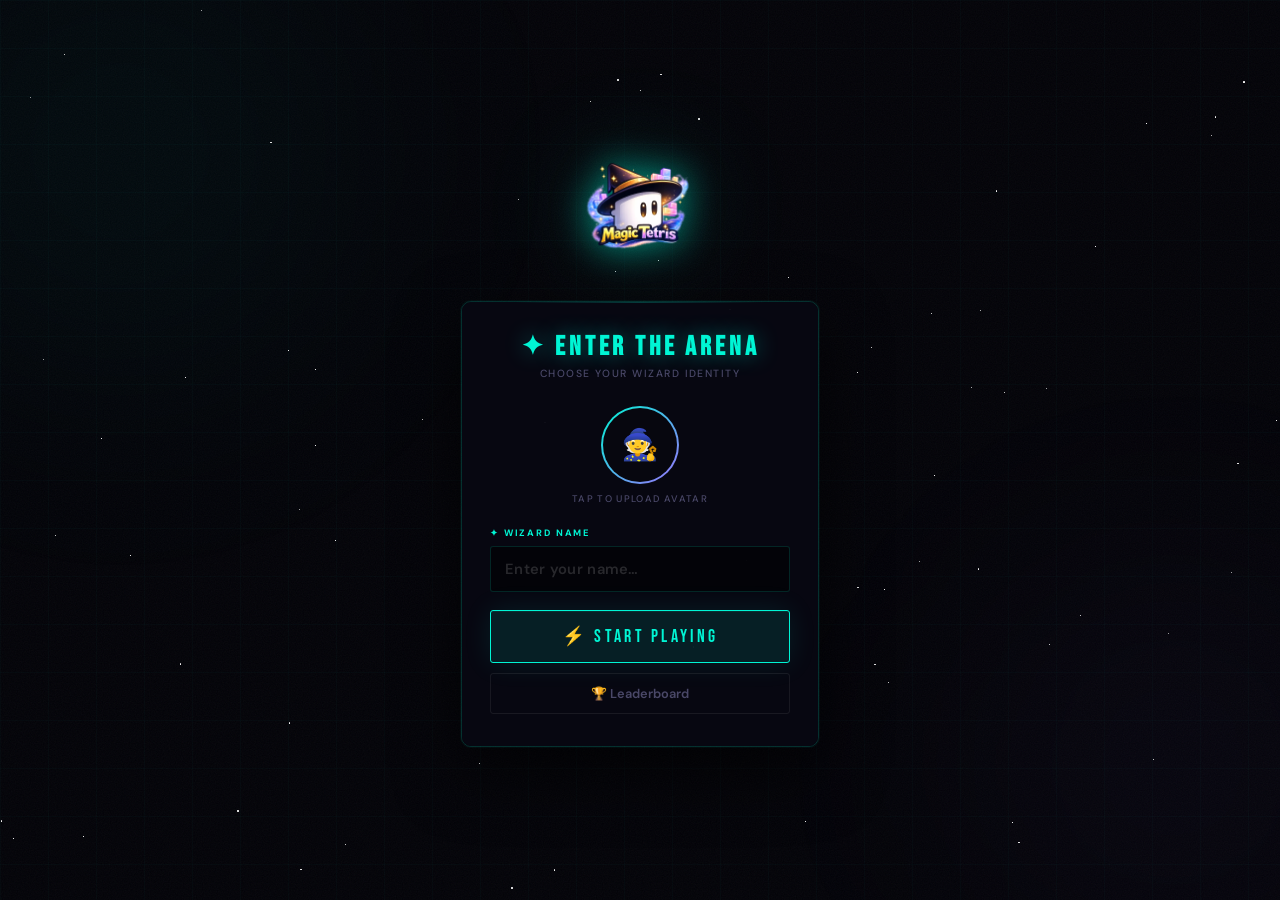
==== commit 3b2ce347: "Add files via upload" ====
--- a/index.html
+++ b/index.html
@@ -4,7 +4,7 @@
 <meta charset="UTF-8">
 <meta name="viewport" content="width=device-width,initial-scale=1,maximum-scale=1,user-scalable=no">
 <title>Magic Tetris</title>
-<link href="https://fonts.googleapis.com/css2?family=Orbitron:wght@700;900&family=Fredoka+One&family=Nunito:wght@400;700;800;900&display=swap" rel="stylesheet">
+<link href="https://fonts.googleapis.com/css2?family=Bebas+Neue&family=JetBrains+Mono:wght@400;700&family=DM+Sans:wght@400;500;600;700;900&display=swap" rel="stylesheet">
 <link rel="stylesheet" href="style.css?v=20260313b">
 </head>
 <body>
--- a/style.css
+++ b/style.css
@@ -1,622 +1,509 @@
 /* ══════════════════════════════════════════
-   DESIGN TOKENS
+   MONOLITH — Magic Tetris Redesign
+   Precision Dark × Surgical Neon
+   Fonts: Bebas Neue · JetBrains Mono · DM Sans
 ══════════════════════════════════════════ */
-:root{
-  --bg:#04010E;
-  --panel:rgba(8,3,22,.92);
-  --glass:rgba(255,255,255,.035);
-  --glass2:rgba(255,255,255,.07);
-  --gold:#FFD700; --gold2:#FF9500;
-  --neon:#B06EFF; --neon2:#7C3AED;
-  --cyan:#22EEFF; --pink:#FF3EA5;
-  --lilac:#C4B5FD; --dim:#7B6AA8;
-  --rim:rgba(180,120,255,.22);
-  --rim2:rgba(180,120,255,.5);
-}
-*{margin:0;padding:0;box-sizing:border-box;-webkit-tap-highlight-color:transparent;}
-html,body{height:100%;overflow:hidden;}
-body{
-  font-family:'Nunito',sans-serif; color:#EDE9F5;
-  background:var(--bg);
+:root {
+  --bg:      #030308;
+  --bg2:     #07070F;
+  --panel:   rgba(8, 8, 18, 0.97);
+  --glass:   rgba(255, 255, 255, 0.025);
+  --glass2:  rgba(255, 255, 255, 0.05);
+
+  --cyan:    #00F5D4;
+  --cyan2:   #00BFA5;
+  --coral:   #FF3A5C;
+  --gold:    #FFC700;
+  --violet:  #9B72FF;
+  --white:   #EDEAF8;
+  --muted:   #4A4868;
+
+  --b0: rgba(0, 245, 212, 0.08);
+  --b1: rgba(0, 245, 212, 0.18);
+  --b2: rgba(0, 245, 212, 0.45);
+
+  --r0: 3px;
+  --r1: 6px;
+  --r2: 10px;
+}
+
+*, *::before, *::after {
+  margin: 0; padding: 0;
+  box-sizing: border-box;
+  -webkit-tap-highlight-color: transparent;
+}
+html, body { height: 100%; overflow: hidden; }
+body {
+  font-family: 'DM Sans', sans-serif;
+  color: var(--white);
+  background: var(--bg);
+}
+
+/* ── GRAIN TEXTURE ── */
+body::before {
+  content: '';
+  position: fixed; inset: 0; z-index: 0;
+  pointer-events: none; opacity: 0.045;
+  background-image: url("data:image/svg+xml,%3Csvg viewBox='0 0 200 200' xmlns='http://www.w3.org/2000/svg'%3E%3Cfilter id='n'%3E%3CfeTurbulence type='fractalNoise' baseFrequency='0.85' numOctaves='4' stitchTiles='stitch'/%3E%3C/filter%3E%3Crect width='100%25' height='100%25' filter='url(%23n)'/%3E%3C/svg%3E");
+  background-size: 200px 200px;
+}
+
+/* ── GRID LINES ── */
+body::after {
+  content: '';
+  position: fixed; inset: 0; z-index: 0;
+  pointer-events: none;
+  background-image:
+    linear-gradient(rgba(0, 245, 212, 0.018) 1px, transparent 1px),
+    linear-gradient(90deg, rgba(0, 245, 212, 0.018) 1px, transparent 1px);
+  background-size: 48px 48px;
+}
+
+/* ── CORNER GLOWS ── */
+#aurora {
+  position: fixed; inset: 0; pointer-events: none; z-index: 1; overflow: hidden;
+}
+.au {
+  position: absolute; border-radius: 50%; filter: blur(110px);
+  animation: aupulse 14s ease-in-out infinite;
+}
+.au1 {
+  width: 700px; height: 700px; left: -18%; top: -22%;
+  background: radial-gradient(ellipse, rgba(0, 245, 212, 0.055), transparent 70%);
+  animation-delay: 0s;
+}
+.au2 {
+  width: 600px; height: 600px; right: -15%; bottom: -18%;
+  background: radial-gradient(ellipse, rgba(155, 114, 255, 0.05), transparent 70%);
+  animation-delay: 7s;
+}
+.au3 { display: none; }
+@keyframes aupulse {
+  0%, 100% { opacity: 0.6; transform: scale(1); }
+  50% { opacity: 1; transform: scale(1.08); }
+}
+
+/* ── STARS ── */
+#stars { position: fixed; inset: 0; pointer-events: none; z-index: 1; }
+.st { position: absolute; border-radius: 50%; background: #fff; }
+@keyframes tw { 0%, 100% { opacity: 0.04; } 50% { opacity: 0.8; } }
+#pts { display: none; }
+
+/* ══ PAGE SYSTEM ══ */
+.pg { display: none; position: relative; z-index: 10; min-height: 100vh; width: 100%; }
+.pg.on { display: flex; }
+
+/* ══ CARD ══ */
+.gcard {
+  position: relative;
+  border: 1px solid var(--b1);
+  border-radius: var(--r2);
+  box-shadow:
+    0 0 0 1px rgba(0, 245, 212, 0.04),
+    0 24px 64px rgba(0, 0, 0, 0.6),
+    inset 0 1px 0 rgba(0, 245, 212, 0.06);
+}
+.gcard::before {
+  content: '';
+  position: absolute; inset: 0;
+  border-radius: calc(var(--r2) - 1px);
+  background: linear-gradient(135deg,
+    rgba(0, 245, 212, 0.035) 0%,
+    transparent 40%,
+    rgba(155, 114, 255, 0.02) 100%);
+  pointer-events: none;
+}
+.gcard-inner {
+  background: var(--panel);
+  border-radius: calc(var(--r2) - 1px);
+  position: relative; overflow: hidden;
+}
+.gcard-inner::after {
+  content: '';
+  position: absolute; top: 0; left: 15%; right: 15%; height: 1px;
+  background: linear-gradient(90deg, transparent, rgba(0, 245, 212, 0.22), transparent);
+  pointer-events: none;
+}
+@keyframes fadeup {
+  from { opacity: 0; transform: translateY(22px); }
+  to { opacity: 1; transform: none; }
 }
 
 /* ══════════════════════════════════════════
-   AURORA BACKGROUND
+   PAGE 1 — START
 ══════════════════════════════════════════ */
-#aurora{
-  position:fixed;inset:0;pointer-events:none;z-index:0;
-  overflow:hidden;
-}
-.au{
-  position:absolute;border-radius:50%;filter:blur(80px);opacity:0;
-  animation:aupulse 8s ease-in-out infinite;
-}
-.au1{width:700px;height:500px;left:-15%;top:-10%;
-  background:radial-gradient(ellipse,rgba(90,20,200,.45),transparent 70%);
-  animation-delay:0s;}
-.au2{width:600px;height:450px;right:-12%;bottom:-8%;
-  background:radial-gradient(ellipse,rgba(0,160,255,.3),transparent 70%);
-  animation-delay:3s;}
-.au3{width:500px;height:380px;left:35%;top:20%;
-  background:radial-gradient(ellipse,rgba(200,30,140,.22),transparent 70%);
-  animation-delay:5.5s;}
-@keyframes aupulse{0%,100%{opacity:.4;transform:scale(1)}50%{opacity:.75;transform:scale(1.12)}}
-
-/* STARS */
-#stars{position:fixed;inset:0;pointer-events:none;z-index:1;}
-.st{position:absolute;border-radius:50%;background:#fff;}
-@keyframes tw{0%,100%{opacity:.06}50%{opacity:1}}
-
-/* Floating particles */
-#pts{position:fixed;inset:0;pointer-events:none;z-index:1;}
-.pt{position:absolute;border-radius:50%;animation:ptdrift linear infinite;}
-@keyframes ptdrift{
-  0%{transform:translateY(110vh) scale(0);opacity:0}
-  10%{opacity:1}
-  90%{opacity:.6}
-  100%{transform:translateY(-10vh) scale(1.5);opacity:0}
-}
+#pg-start {
+  flex-direction: column;
+  align-items: center; justify-content: center;
+  padding: 28px 16px 36px; gap: 24px; overflow-y: auto;
+}
+
+.logo-anim { animation: bob 7s ease-in-out infinite; }
+@keyframes bob {
+  0%, 100% { transform: translateY(0); }
+  50% { transform: translateY(-10px); }
+}
+.logo-anim img {
+  width: 190px; max-width: 68vw;
+  filter:
+    drop-shadow(0 0 18px rgba(0, 245, 212, 0.55))
+    drop-shadow(0 0 50px rgba(0, 245, 212, 0.18))
+    brightness(1.05);
+}
+
+.start-card {
+  width: 100%; max-width: 358px;
+  animation: fadeup 0.55s cubic-bezier(0.22, 1, 0.36, 1);
+}
+.start-card .gcard-inner { padding: 28px 28px 32px; }
+
+.start-card h2 {
+  font-family: 'Bebas Neue', cursive;
+  font-size: 1.7rem; letter-spacing: 0.14em;
+  text-align: center; margin-bottom: 4px;
+  color: var(--cyan);
+  text-shadow: 0 0 22px rgba(0, 245, 212, 0.45);
+}
+.start-card .sub {
+  text-align: center; color: var(--muted);
+  font-size: 0.65rem; letter-spacing: 0.14em;
+  text-transform: uppercase; margin-bottom: 26px; font-weight: 500;
+}
+
+/* Avatar */
+.av-wrap { display: flex; flex-direction: column; align-items: center; gap: 8px; margin-bottom: 22px; }
+.av-ring {
+  padding: 2px; border-radius: 50%;
+  background: linear-gradient(135deg, var(--cyan), var(--violet));
+  cursor: pointer; transition: transform 0.2s, box-shadow 0.2s;
+}
+.av-ring:hover { transform: scale(1.06); box-shadow: 0 0 28px rgba(0, 245, 212, 0.4); }
+.av-btn {
+  width: 74px; height: 74px; border-radius: 50%;
+  background: var(--bg2);
+  display: flex; align-items: center; justify-content: center;
+  overflow: hidden; position: relative;
+}
+.av-ico { font-size: 1.9rem; user-select: none; }
+.av-img { display: none; width: 100%; height: 100%; object-fit: cover; position: absolute; border-radius: 50%; }
+.av-hint { font-size: 0.6rem; color: var(--muted); letter-spacing: 0.14em; text-transform: uppercase; font-weight: 500; }
+
+/* Input */
+.fld { margin-bottom: 18px; }
+.fld label {
+  display: block; font-size: 0.58rem; color: var(--cyan);
+  font-weight: 700; letter-spacing: 0.2em; text-transform: uppercase; margin-bottom: 7px;
+}
+.fld input {
+  width: 100%; padding: 12px 14px;
+  border-radius: var(--r0);
+  border: 1px solid rgba(0, 245, 212, 0.14);
+  background: rgba(0, 0, 0, 0.5);
+  color: var(--white);
+  font-family: 'DM Sans', sans-serif;
+  font-size: 0.92rem; font-weight: 600;
+  outline: none; transition: all 0.22s; letter-spacing: 0.02em;
+}
+.fld input:focus {
+  border-color: var(--cyan);
+  box-shadow: 0 0 0 1px rgba(0, 245, 212, 0.15), 0 0 18px rgba(0, 245, 212, 0.07);
+  background: rgba(0, 245, 212, 0.025);
+}
+.fld input::placeholder { color: rgba(255, 255, 255, 0.15); }
+
+/* Buttons */
+.btn-main {
+  width: 100%; padding: 14px;
+  border-radius: var(--r0);
+  border: 1px solid var(--cyan); cursor: pointer;
+  font-family: 'Bebas Neue', cursive;
+  font-size: 1.15rem; letter-spacing: 0.18em;
+  background: rgba(0, 245, 212, 0.1); color: var(--cyan);
+  box-shadow: 0 0 28px rgba(0, 245, 212, 0.1), inset 0 1px 0 rgba(0, 245, 212, 0.08);
+  transition: all 0.22s; position: relative; overflow: hidden; margin-bottom: 10px;
+}
+.btn-main::before {
+  content: '';
+  position: absolute; inset: 0;
+  background: linear-gradient(90deg, transparent, rgba(0, 245, 212, 0.12), transparent);
+  transform: translateX(-120%); transition: 0.6s;
+}
+.btn-main:hover {
+  background: rgba(0, 245, 212, 0.18);
+  box-shadow: 0 0 40px rgba(0, 245, 212, 0.22);
+  transform: translateY(-1px);
+}
+.btn-main:hover::before { transform: translateX(120%); }
+
+.btn-sec {
+  width: 100%; padding: 11px; border-radius: var(--r0);
+  border: 1px solid rgba(255, 255, 255, 0.07); background: transparent;
+  color: var(--muted); cursor: pointer;
+  font-family: 'DM Sans', sans-serif; font-size: 0.8rem; font-weight: 600;
+  transition: all 0.2s;
+}
+.btn-sec:hover { border-color: var(--b1); color: var(--white); background: var(--glass); }
 
 /* ══════════════════════════════════════════
-   PAGE SYSTEM
+   PAGE 2 — GAME
 ══════════════════════════════════════════ */
-.pg{display:none;position:relative;z-index:10;min-height:100vh;width:100%;}
-.pg.on{display:flex;}
+#pg-game {
+  flex-direction: column; align-items: center; justify-content: center;
+  padding: 72px 14px 14px; gap: 10px; overflow: hidden;
+}
+
+/* Header */
+.gh {
+  position: absolute; top: 14px; left: 18px; right: 18px;
+  z-index: 25;
+  display: flex; align-items: center; justify-content: space-between;
+  pointer-events: none;
+}
+.gh-logo img { width: 72px; filter: drop-shadow(0 0 10px rgba(0, 245, 212, 0.45)) brightness(1.05); }
+.gh-right { display: flex; align-items: center; gap: 10px; pointer-events: auto; }
+.gh-av {
+  width: 36px; height: 36px; border-radius: 50%; object-fit: cover;
+  border: 1.5px solid var(--cyan); box-shadow: 0 0 14px rgba(0, 245, 212, 0.3);
+  background: var(--bg2);
+}
+.gh-nm {
+  font-family: 'JetBrains Mono', monospace; font-weight: 700; font-size: 0.7rem;
+  color: var(--cyan); max-width: 110px; overflow: hidden;
+  text-overflow: ellipsis; white-space: nowrap; letter-spacing: 0.04em;
+  text-shadow: 0 0 12px rgba(0, 245, 212, 0.3);
+}
+
+.gbody {
+  display: flex; gap: 10px; align-items: flex-start; justify-content: center;
+  width: 100%; max-width: 760px; margin: 0 auto;
+}
+
+/* Board */
+.bwrap {
+  flex: 0 0 auto; position: relative;
+  border-radius: var(--r1); overflow: hidden; padding: 1px;
+  border: 1px solid var(--b2);
+  box-shadow:
+    0 0 0 1px rgba(0, 245, 212, 0.06),
+    0 0 40px rgba(0, 245, 212, 0.08),
+    0 0 80px rgba(0, 0, 0, 0.6);
+}
+.bwrap::before {
+  content: ''; position: absolute; z-index: 3; pointer-events: none;
+  top: -1px; left: -1px; right: -1px; height: 2px;
+  background: linear-gradient(90deg, transparent, var(--cyan), transparent); opacity: 0.8;
+}
+.bwrap::after {
+  content: ''; position: absolute; z-index: 3; pointer-events: none;
+  bottom: -1px; left: -1px; right: -1px; height: 2px;
+  background: linear-gradient(90deg, transparent, var(--violet), transparent); opacity: 0.5;
+}
+.bwrap-in { border-radius: 5px; overflow: hidden; line-height: 0; position: relative; }
+#gc { display: block; background: #020108; }
+
+/* Scanlines */
+.bwrap-in::after {
+  content: ''; position: absolute; inset: 0; z-index: 2; pointer-events: none;
+  background: repeating-linear-gradient(
+    0deg,
+    transparent, transparent 3px,
+    rgba(0, 0, 0, 0.05) 3px, rgba(0, 0, 0, 0.05) 4px
+  );
+}
+
+/* Pause */
+.pov {
+  position: absolute; inset: 1px; z-index: 30;
+  display: none; flex-direction: column; align-items: center; justify-content: center; gap: 8px;
+  background: rgba(2, 1, 10, 0.92); backdrop-filter: blur(10px); border-radius: 5px;
+}
+.pov h2 {
+  font-family: 'Bebas Neue', cursive; font-size: 2.4rem;
+  color: var(--cyan); letter-spacing: 0.18em;
+  text-shadow: 0 0 28px rgba(0, 245, 212, 0.55);
+}
+.pov p { font-size: 0.62rem; color: var(--muted); letter-spacing: 0.1em; }
+
+/* Side panel */
+.sp { flex: 1; display: flex; flex-direction: column; gap: 5px; min-width: 122px; max-width: 145px; }
+
+.sc {
+  background: rgba(0, 0, 0, 0.35);
+  border: 1px solid rgba(0, 245, 212, 0.08);
+  border-radius: var(--r0); padding: 8px 10px;
+  position: relative; overflow: hidden; transition: border-color 0.25s;
+}
+.sc:hover { border-color: rgba(0, 245, 212, 0.2); }
+.sc label {
+  display: block; font-size: 0.48rem; color: var(--muted);
+  letter-spacing: 0.2em; text-transform: uppercase; margin-bottom: 2px; font-weight: 700;
+}
+.sv {
+  font-family: 'JetBrains Mono', monospace;
+  font-size: 1.18rem; line-height: 1.1; font-weight: 700; color: var(--white);
+}
+.sv.gd { color: var(--gold); text-shadow: 0 0 14px rgba(255, 199, 0, 0.35); }
+.sv.pk { color: var(--violet); }
+
+.lbar { margin-top: 5px; height: 2px; background: rgba(255, 255, 255, 0.05); border-radius: 2px; overflow: hidden; }
+.lbar-f {
+  height: 100%;
+  background: linear-gradient(90deg, var(--cyan), var(--violet));
+  border-radius: 2px;
+  transition: width 0.4s cubic-bezier(0.34, 1.56, 0.64, 1);
+  box-shadow: 0 0 8px rgba(0, 245, 212, 0.6);
+}
+
+.nc-card {
+  background: rgba(0, 0, 0, 0.35);
+  border: 1px solid rgba(0, 245, 212, 0.08);
+  border-radius: var(--r0); padding: 8px 10px;
+}
+.nc-card label {
+  display: block; font-size: 0.48rem; color: var(--muted);
+  letter-spacing: 0.2em; text-transform: uppercase; margin-bottom: 6px; font-weight: 700;
+}
+#nc { display: block; margin: 0 auto; }
+
+.kh {
+  background: rgba(0, 0, 0, 0.35);
+  border: 1px solid rgba(0, 245, 212, 0.08);
+  border-radius: var(--r0); padding: 8px 10px;
+}
+.kh label {
+  display: block; font-size: 0.48rem; color: var(--muted);
+  letter-spacing: 0.2em; text-transform: uppercase; margin-bottom: 6px; font-weight: 700;
+}
+.kh-row { display: flex; align-items: center; gap: 6px; margin-bottom: 3px; font-size: 0.56rem; color: var(--muted); }
+kbd {
+  background: rgba(0, 245, 212, 0.07);
+  border: 1px solid rgba(0, 245, 212, 0.18);
+  border-radius: 3px; padding: 1px 5px;
+  font-size: 0.52rem; color: var(--cyan);
+  font-family: 'JetBrains Mono', monospace; font-weight: 700;
+}
+
+.sp-btns { display: flex; flex-direction: column; gap: 4px; }
+.sb { width: 100%; padding: 7px 9px; border-radius: var(--r0); cursor: pointer; font-family: 'DM Sans', sans-serif; font-size: 0.64rem; font-weight: 700; letter-spacing: 0.04em; transition: all 0.18s; }
+.sb-r { background: rgba(255, 199, 0, 0.05); color: var(--gold); border: 1px solid rgba(255, 199, 0, 0.2); }
+.sb-r:hover { background: rgba(255, 199, 0, 0.1); box-shadow: 0 0 14px rgba(255, 199, 0, 0.15); }
+.sb-b { background: transparent; color: var(--muted); border: 1px solid rgba(255, 255, 255, 0.06); }
+.sb-b:hover { background: var(--glass); color: var(--white); }
+
+/* D-pad */
+.dpad { display: none; width: 100%; max-width: 660px; padding: 4px 0 6px; }
+.dp-row { display: flex; justify-content: center; gap: 8px; margin-bottom: 8px; }
+.mb {
+  width: 54px; height: 54px; border-radius: var(--r1);
+  border: 1px solid rgba(0, 245, 212, 0.18); cursor: pointer;
+  display: flex; align-items: center; justify-content: center;
+  font-size: 1.4rem; background: rgba(0, 0, 0, 0.55); color: var(--white);
+  box-shadow: 0 4px 14px rgba(0, 0, 0, 0.5);
+  user-select: none; -webkit-user-select: none; touch-action: manipulation; transition: all 0.1s;
+}
+.mb:active { transform: scale(0.85); background: rgba(0, 245, 212, 0.1); box-shadow: 0 0 16px rgba(0, 245, 212, 0.3); border-color: var(--cyan); }
+.mb.wide { width: 126px; font-family: 'Bebas Neue', cursive; font-size: 0.88rem; letter-spacing: 0.1em; }
+.mb.drp { background: rgba(255, 58, 92, 0.06); border-color: rgba(255, 58, 92, 0.28); color: var(--coral); }
+.mb.drp:active { background: rgba(255, 58, 92, 0.18); box-shadow: 0 0 16px rgba(255, 58, 92, 0.3); }
 
 /* ══════════════════════════════════════════
-   SHARED — ANIMATED BORDER CARD
+   PAGE 3 — GAME OVER
 ══════════════════════════════════════════ */
-/* Magic glow card wrapper */
-.gcard{
-  position:relative;border-radius:22px;
-}
-.gcard::before{
-  content:'';position:absolute;inset:-2px;border-radius:24px;z-index:-1;
-  background:linear-gradient(130deg,#7C3AED,#FF3EA5,#22EEFF,#FFD700,#7C3AED);
-  background-size:300% 300%;
-  animation:bspin 5s linear infinite;
-  filter:blur(4px);opacity:.7;
-}
-@keyframes bspin{0%{background-position:0% 50%}50%{background-position:100% 50%}100%{background-position:0% 50%}}
-.gcard-inner{
-  background:linear-gradient(145deg,rgba(12,5,30,.97),rgba(5,2,15,.99));
-  border-radius:21px;position:relative;overflow:hidden;
-}
-.gcard-inner::before{
-  content:'';position:absolute;top:0;left:0;right:0;height:1px;
-  background:linear-gradient(90deg,transparent,rgba(180,120,255,.6),rgba(255,60,165,.5),transparent);
-}
-
-@keyframes fadeup{from{opacity:0;transform:translateY(18px)}to{opacity:1;transform:none}}
+#pg-over { flex-direction: column; align-items: center; justify-content: center; padding: 24px 16px; overflow-y: auto; }
+.oc { width: 100%; max-width: 338px; animation: fadeup 0.55s cubic-bezier(0.22, 1, 0.36, 1); }
+.oc .gcard-inner { padding: 28px 26px; }
+.oc h2 {
+  font-family: 'Bebas Neue', cursive; font-size: 2.5rem; text-align: center;
+  margin-bottom: 20px; letter-spacing: 0.12em; color: var(--coral);
+  text-shadow: 0 0 30px rgba(255, 58, 92, 0.45);
+}
+.oc-av { width: 66px; height: 66px; border-radius: 50%; object-fit: cover; display: block; margin: 0 auto 10px; border: 2px solid var(--cyan); box-shadow: 0 0 22px rgba(0, 245, 212, 0.3); }
+.oc-nm { font-family: 'JetBrains Mono', monospace; font-size: 0.72rem; font-weight: 700; text-align: center; margin-bottom: 5px; color: var(--white); letter-spacing: 0.06em; }
+.oc-rnk { display: block; text-align: center; margin-bottom: 20px; font-family: 'Bebas Neue', cursive; font-size: 1.05rem; letter-spacing: 0.14em; color: var(--gold); text-shadow: 0 0 16px rgba(255, 199, 0, 0.45); }
+.oc-stats { display: grid; grid-template-columns: 1fr 1fr; gap: 8px; margin-bottom: 20px; }
+.oc-st { background: rgba(0, 0, 0, 0.35); border: 1px solid rgba(0, 245, 212, 0.08); border-radius: var(--r0); padding: 11px 10px; text-align: center; }
+.oc-st label { display: block; font-size: 0.46rem; color: var(--muted); letter-spacing: 0.2em; text-transform: uppercase; margin-bottom: 4px; font-weight: 700; }
+.oc-st .v { font-family: 'JetBrains Mono', monospace; font-size: 1.1rem; color: var(--white); font-weight: 700; }
+.oc-st .v.gd { color: var(--gold); text-shadow: 0 0 10px rgba(255, 199, 0, 0.35); }
+.oc-btns { display: flex; gap: 8px; }
+.btn-pa { flex: 1; padding: 12px 8px; border-radius: var(--r0); border: 1px solid var(--cyan); cursor: pointer; font-family: 'Bebas Neue', cursive; font-size: 0.92rem; letter-spacing: 0.12em; background: rgba(0, 245, 212, 0.1); color: var(--cyan); transition: all 0.2s; }
+.btn-pa:hover { background: rgba(0, 245, 212, 0.2); box-shadow: 0 0 24px rgba(0, 245, 212, 0.2); transform: translateY(-1px); }
+.btn-oa { flex: 1; padding: 12px 8px; border-radius: var(--r0); border: 1px solid rgba(255, 255, 255, 0.08); background: transparent; color: var(--muted); cursor: pointer; font-family: 'Bebas Neue', cursive; font-size: 0.92rem; letter-spacing: 0.12em; transition: all 0.2s; }
+.btn-oa:hover { border-color: var(--b1); color: var(--white); }
+.btn-dl { width: 100%; padding: 12px; border-radius: var(--r0); border: 1px solid rgba(155, 114, 255, 0.28); cursor: pointer; font-family: 'Bebas Neue', cursive; font-size: 0.92rem; letter-spacing: 0.12em; background: rgba(155, 114, 255, 0.06); color: var(--violet); transition: all 0.2s; margin-top: 8px; position: relative; overflow: hidden; }
+.btn-dl::before { content: ''; position: absolute; inset: 0; background: linear-gradient(90deg, transparent, rgba(155, 114, 255, 0.15), transparent); transform: translateX(-120%); transition: 0.6s; }
+.btn-dl:hover { background: rgba(155, 114, 255, 0.14); box-shadow: 0 0 24px rgba(155, 114, 255, 0.18); }
+.btn-dl:hover::before { transform: translateX(120%); }
 
 /* ══════════════════════════════════════════
-   PAGE 1 – START
+   PAGE 4 — LEADERBOARD
 ══════════════════════════════════════════ */
-#pg-start{flex-direction:column;align-items:center;justify-content:center;
-  padding:20px 16px 28px;gap:18px;overflow-y:auto;}
-
-.logo-anim{animation:bob 4s ease-in-out infinite;}
-@keyframes bob{0%,100%{transform:translateY(0) rotate(-1deg)}50%{transform:translateY(-12px) rotate(1deg)}}
-.logo-anim img{
-  width:200px;max-width:72vw;
-  filter:drop-shadow(0 0 30px rgba(130,50,255,.8)) drop-shadow(0 0 60px rgba(255,60,165,.35));
-}
-
-.start-card{
-  width:100%;max-width:360px;
-  animation:fadeup .45s cubic-bezier(.22,1,.36,1);
-}
-.start-card .gcard-inner{padding:24px 26px 28px;}
-
-.start-card h2{
-  font-family:'Orbitron',monospace; font-size:1.1rem; text-align:center;
-  margin-bottom:3px; letter-spacing:.05em;
-  background:linear-gradient(110deg,var(--gold),#ffe680,#fff);
-  -webkit-background-clip:text;-webkit-text-fill-color:transparent;
-}
-.start-card .sub{
-  text-align:center;color:var(--dim);font-size:.72rem;
-  margin-bottom:20px;letter-spacing:.03em;
-}
-
-/* Avatar */
-.av-wrap{display:flex;flex-direction:column;align-items:center;gap:8px;margin-bottom:20px;}
-.av-ring{
-  padding:3px;border-radius:50%;
-  background:linear-gradient(135deg,#7C3AED,#FF3EA5,#22EEFF,#FFD700);
-  animation:bspin 3s linear infinite;
-  cursor:pointer;
-}
-.av-ring:hover{transform:scale(1.08);}
-.av-btn{
-  width:72px;height:72px;border-radius:50%;
-  background:rgba(8,3,22,.9);
-  display:flex;align-items:center;justify-content:center;
-  overflow:hidden;position:relative;
-}
-.av-ico{font-size:1.8rem;user-select:none;}
-.av-img{display:none;width:100%;height:100%;object-fit:cover;position:absolute;border-radius:50%;}
-.av-hint{font-size:.68rem;color:var(--dim);letter-spacing:.04em;}
-
-/* Input field */
-.fld{margin-bottom:16px;}
-.fld label{
-  display:block;font-size:.65rem;color:var(--neon);font-weight:900;
-  letter-spacing:.12em;text-transform:uppercase;margin-bottom:6px;
-}
-.fld input{
-  width:100%;padding:11px 14px;border-radius:10px;
-  border:1.5px solid var(--rim);
-  background:rgba(255,255,255,.04);
-  color:#fff;font-family:'Nunito',sans-serif;font-size:.92rem;font-weight:800;
-  outline:none;transition:all .2s;
-}
-.fld input:focus{
-  border-color:var(--neon);
-  box-shadow:0 0 0 3px rgba(176,110,255,.15),0 0 20px rgba(176,110,255,.12);
-  background:rgba(255,255,255,.06);
-}
-.fld input::placeholder{color:rgba(255,255,255,.18);}
-
-/* Primary button */
-.btn-main{
-  width:100%;padding:12px;border-radius:11px;border:none;cursor:pointer;
-  font-family:'Orbitron',monospace;font-size:.9rem;font-weight:700;letter-spacing:.05em;
-  background:linear-gradient(135deg,#a855f7,#7C3AED,#4f46e5);
-  color:#fff;
-  box-shadow:0 4px 20px rgba(124,58,237,.45),inset 0 1px 0 rgba(255,255,255,.15);
-  transition:all .22s;position:relative;overflow:hidden;margin-bottom:10px;
-}
-.btn-main:hover{transform:translateY(-2px);box-shadow:0 8px 30px rgba(124,58,237,.65);}
-.btn-main::after{
-  content:'';position:absolute;inset:0;
-  background:linear-gradient(90deg,transparent,rgba(255,255,255,.2),transparent);
-  transform:translateX(-100%);transition:.4s;
-}
-.btn-main:hover::after{transform:translateX(100%);}
-
-/* Secondary button */
-.btn-sec{
-  width:100%;padding:10px;border-radius:10px;
-  border:1.5px solid var(--rim);background:transparent;
-  color:var(--lilac);cursor:pointer;
-  font-family:'Nunito',sans-serif;font-size:.82rem;font-weight:800;
-  transition:all .2s;
-}
-.btn-sec:hover{border-color:var(--neon);color:var(--neon);background:rgba(176,110,255,.07);}
-
-/* ══════════════════════════════════════════
-   PAGE 2 – GAME
-══════════════════════════════════════════ */
-#pg-game{flex-direction:column;align-items:center;justify-content:center;
-  padding:78px 16px 16px;gap:12px;overflow:hidden;}
-
-/* Corner HUD */
-.gh{
-  position:absolute;top:16px;left:20px;right:20px;z-index:25;
-  display:flex;align-items:flex-start;justify-content:space-between;
-  background:none;border:none;border-radius:0;padding:0;backdrop-filter:none;
-  pointer-events:none;
-}
-.gh-logo img{width:78px;filter:drop-shadow(0 0 12px rgba(130,50,255,.7));}
-.gh-right{display:flex;align-items:center;gap:10px;pointer-events:auto;}
-.gh-av{
-  width:38px;height:38px;border-radius:50%;object-fit:cover;
-  border:2px solid var(--neon);
-  box-shadow:0 0 14px rgba(176,110,255,.45);
-  background:rgba(12,5,30,.9);
-}
-.gh-nm{
-  font-family:'Orbitron',monospace;font-weight:700;font-size:.82rem;
-  color:var(--neon);max-width:120px;overflow:hidden;text-overflow:ellipsis;white-space:nowrap;
-  letter-spacing:.04em;text-shadow:0 0 12px rgba(176,110,255,.28);
-}
-
-/* Game body */
-.gbody{display:flex;gap:9px;align-items:flex-start;justify-content:center;width:100%;max-width:760px;margin:0 auto;}
-
-/* Board wrapper — neon frame */
-.bwrap{
-  flex:0 0 auto;position:relative;border-radius:10px;overflow:hidden;
-  padding:2px;
-  background:linear-gradient(130deg,#7C3AED,#FF3EA5,#22EEFF,#7C3AED);
-  background-size:300% 300%;
-  animation:bspin 4s linear infinite;
-  box-shadow:0 0 35px rgba(124,58,237,.35),0 0 70px rgba(255,60,165,.15);
-}
-.bwrap-in{border-radius:9px;overflow:hidden;line-height:0;}
-#gc{display:block;background:#020010;}
-
-/* Pause overlay */
-.pov{
-  position:absolute;inset:2px;z-index:30;display:none;
-  flex-direction:column;align-items:center;justify-content:center;gap:8px;
-  background:rgba(2,0,16,.92);backdrop-filter:blur(8px);border-radius:9px;
-}
-.pov h2{
-  font-family:'Orbitron',monospace;font-size:1.6rem;
-  background:linear-gradient(90deg,var(--neon),var(--cyan));
-  -webkit-background-clip:text;-webkit-text-fill-color:transparent;
-  letter-spacing:.1em;
-}
-.pov p{font-size:.7rem;color:var(--dim);letter-spacing:.05em;}
-
-/* Side panel */
-.sp{flex:1;display:flex;flex-direction:column;gap:5px;min-width:130px;max-width:152px;}
-
-/* Stat card */
-.sc{
-  background:var(--glass);
-  border:1px solid var(--rim);
-  border-radius:10px;padding:7px 11px;
-  position:relative;overflow:hidden;
-  backdrop-filter:blur(8px);
-  transition:border-color .3s;
-}
-.sc:hover{border-color:rgba(180,120,255,.45);}
-.sc::after{
-  content:'';position:absolute;top:0;left:0;right:0;height:1px;
-  background:linear-gradient(90deg,transparent,var(--neon),transparent);
-  opacity:.4;
-}
-.sc label{
-  display:block;font-size:.52rem;color:var(--dim);letter-spacing:.14em;
-  text-transform:uppercase;margin-bottom:1px;font-weight:900;
-}
-.sv{
-  font-family:'Orbitron',monospace;font-size:1.22rem;line-height:1.1;font-weight:700;
-  background:linear-gradient(135deg,#e2d9f3,#fff);
-  -webkit-background-clip:text;-webkit-text-fill-color:transparent;
-}
-.sv.gd{
-  background:linear-gradient(135deg,#FFD700,#FF9500,#ffb833);
-  -webkit-background-clip:text;-webkit-text-fill-color:transparent;
-  filter:drop-shadow(0 0 8px rgba(255,180,0,.4));
-}
-.sv.pk{
-  background:linear-gradient(135deg,#f0abfc,#c084fc,#a855f7);
-  -webkit-background-clip:text;-webkit-text-fill-color:transparent;
-}
-
-/* Level bar */
-.lbar{
-  margin-top:5px;height:4px;
-  background:rgba(255,255,255,.07);border-radius:3px;overflow:hidden;
-  position:relative;
-}
-.lbar::before{
-  content:'';position:absolute;inset:0;
-  background:linear-gradient(90deg,rgba(255,255,255,.04),rgba(255,255,255,.01));
-}
-.lbar-f{
-  height:100%;
-  background:linear-gradient(90deg,#7C3AED,#c084fc,#f0abfc);
-  border-radius:3px;transition:width .4s cubic-bezier(.34,1.56,.64,1);
-  box-shadow:0 0 8px rgba(192,132,252,.6);
-}
-
-/* Next piece card */
-.nc-card{
-  background:var(--glass);border:1px solid var(--rim);
-  border-radius:10px;padding:7px 10px;
-  backdrop-filter:blur(8px);
-}
-.nc-card label{
-  display:block;font-size:.52rem;color:var(--dim);letter-spacing:.14em;
-  text-transform:uppercase;margin-bottom:6px;font-weight:900;
-}
-#nc{display:block;margin:0 auto;}
-
-/* Key hints */
-.kh{
-  background:var(--glass);border:1px solid var(--rim);
-  border-radius:10px;padding:7px 10px;
-  backdrop-filter:blur(8px);
-}
-.kh label{
-  display:block;font-size:.52rem;color:var(--dim);letter-spacing:.14em;
-  text-transform:uppercase;margin-bottom:6px;font-weight:900;
-}
-.kh-row{display:flex;align-items:center;gap:5px;margin-bottom:3px;font-size:.6rem;color:var(--dim);}
-kbd{
-  background:linear-gradient(135deg,rgba(124,58,237,.3),rgba(79,70,229,.25));
-  border:1px solid rgba(176,110,255,.3);border-radius:4px;padding:1px 5px;
-  font-size:.56rem;color:var(--lilac);font-family:'Orbitron',monospace;font-weight:700;
-}
-
-/* Panel buttons */
-.sp-btns{display:flex;flex-direction:column;gap:4px;}
-.sb{
-  width:100%;padding:7px 9px;border-radius:9px;cursor:pointer;
-  font-family:'Nunito',sans-serif;font-size:.68rem;font-weight:900;
-  letter-spacing:.02em;transition:all .18s;
-}
-.sb-r{
-  background:linear-gradient(135deg,rgba(255,215,0,.1),rgba(255,149,0,.08));
-  color:var(--gold);border:1px solid rgba(255,215,0,.28);
-}
-.sb-r:hover{background:rgba(255,215,0,.2);box-shadow:0 0 14px rgba(255,215,0,.2);}
-.sb-b{
-  background:var(--glass);color:var(--dim);
-  border:1px solid rgba(255,255,255,.09);
-}
-.sb-b:hover{background:var(--glass2);color:#fff;}
-
-/* ── Mobile D-pad ── */
-.dpad{display:none;width:100%;max-width:660px;padding:4px 0 6px;}
-.dp-row{display:flex;justify-content:center;gap:7px;margin-bottom:7px;}
-.mb{
-  width:56px;height:56px;border-radius:14px;border:none;cursor:pointer;
-  display:flex;align-items:center;justify-content:center;font-size:1.4rem;
-  background:linear-gradient(145deg,rgba(50,15,120,.8),rgba(10,4,28,.9));
-  border:1.5px solid rgba(180,120,255,.3);color:#fff;
-  box-shadow:0 4px 12px rgba(0,0,0,.4),inset 0 1px 0 rgba(255,255,255,.06);
-  user-select:none;-webkit-user-select:none;touch-action:manipulation;transition:all .12s;
-}
-.mb:active{
-  transform:scale(.84);
-  background:rgba(124,58,237,.4);
-  box-shadow:0 0 14px rgba(176,110,255,.4);
-}
-.mb.wide{width:130px;font-family:'Orbitron',monospace;font-size:.72rem;letter-spacing:.04em;}
-.mb.drp{
-  background:linear-gradient(145deg,rgba(180,60,0,.4),rgba(100,30,0,.3));
-  border-color:rgba(255,180,0,.4);
-  box-shadow:0 0 14px rgba(255,100,0,.25),inset 0 1px 0 rgba(255,255,255,.05);
-}
-
-/* ══════════════════════════════════════════
-   PAGE 3 – GAME OVER
-══════════════════════════════════════════ */
-#pg-over{
-  flex-direction:column;align-items:center;justify-content:center;
-  padding:24px 16px;overflow-y:auto;
-}
-
-.oc{
-  width:100%;max-width:340px;
-  animation:fadeup .5s cubic-bezier(.22,1,.36,1);
-}
-.oc .gcard-inner{padding:26px 24px;}
-
-.oc h2{
-  font-family:'Orbitron',monospace;font-size:1.55rem;
-  text-align:center;margin-bottom:16px;font-weight:900;letter-spacing:.06em;
-  background:linear-gradient(110deg,#FF3EA5,#c084fc,#22EEFF);
-  -webkit-background-clip:text;-webkit-text-fill-color:transparent;
-  animation:htextflip 3s ease-in-out infinite alternate;
-}
-@keyframes htextflip{
-  0%{background:linear-gradient(110deg,#FF3EA5,#c084fc,#22EEFF);-webkit-background-clip:text;}
-  100%{background:linear-gradient(110deg,#FFD700,#FF9500,#FF3EA5);-webkit-background-clip:text;}
-}
-
-.oc-av{
-  width:68px;height:68px;border-radius:50%;object-fit:cover;
-  display:block;margin:0 auto 10px;
-  outline:3px solid var(--neon);outline-offset:3px;
-  box-shadow:0 0 20px rgba(176,110,255,.45),0 0 40px rgba(176,110,255,.15);
-}
-.oc-nm{
-  font-family:'Orbitron',monospace;font-size:.78rem;font-weight:700;
-  text-align:center;margin-bottom:6px;color:#e2d9f3;letter-spacing:.06em;
-}
-.oc-rnk{
-  display:block;text-align:center;margin-bottom:18px;
-  font-family:'Orbitron',monospace;font-size:.78rem;font-weight:700;
-  color:var(--gold);letter-spacing:.08em;
-  text-shadow:0 0 14px rgba(255,215,0,.5);
-}
-
-.oc-stats{display:grid;grid-template-columns:1fr 1fr;gap:8px;margin-bottom:18px;}
-.oc-st{
-  background:rgba(255,255,255,.04);
-  border:1px solid var(--rim);border-radius:10px;padding:11px 10px;
-  text-align:center;position:relative;overflow:hidden;
-}
-.oc-st::before{
-  content:'';position:absolute;top:0;left:20%;right:20%;height:1px;
-  background:linear-gradient(90deg,transparent,var(--neon),transparent);
-  opacity:.35;
-}
-.oc-st label{
-  display:block;font-size:.5rem;color:var(--dim);letter-spacing:.14em;
-  text-transform:uppercase;margin-bottom:3px;font-weight:900;
-}
-.oc-st .v{font-family:'Orbitron',monospace;font-size:1.15rem;color:#fff;font-weight:700;}
-.oc-st .v.gd{
-  color:var(--gold);
-  text-shadow:0 0 12px rgba(255,215,0,.4);
-}
-
-.oc-btns{display:flex;gap:8px;}
-.btn-pa{
-  flex:1;padding:12px 8px;border-radius:11px;border:none;cursor:pointer;
-  font-family:'Orbitron',monospace;font-size:.72rem;font-weight:700;letter-spacing:.04em;
-  background:linear-gradient(135deg,#a855f7,#7C3AED);color:#fff;
-  box-shadow:0 5px 18px rgba(124,58,237,.45),inset 0 1px 0 rgba(255,255,255,.18);
-  transition:all .22s;
-}
-.btn-pa:hover{transform:translateY(-2px);box-shadow:0 10px 28px rgba(124,58,237,.65);}
-.btn-oa{
-  flex:1;padding:12px 8px;border-radius:11px;
-  border:1.5px solid var(--rim);background:var(--glass);
-  color:var(--lilac);cursor:pointer;
-  font-family:'Orbitron',monospace;font-size:.72rem;font-weight:700;letter-spacing:.04em;
-  transition:all .2s;
-}
-.btn-oa:hover{border-color:var(--neon);color:var(--neon);background:rgba(176,110,255,.08);}
-
-/* ══════════════════════════════════════════
-   PAGE 4 – LEADERBOARD
-══════════════════════════════════════════ */
-#pg-lb{
-  flex-direction:column;align-items:center;justify-content:flex-start;
-  padding:18px 12px 30px;gap:0;overflow-y:auto;
-}
-
-.lb-hd{
-  width:100%;max-width:530px;display:flex;align-items:center;margin-bottom:20px;
-  background:var(--glass);border:1px solid var(--rim);
-  border-radius:12px;padding:10px 14px;backdrop-filter:blur(12px);
-}
-.lb-hd h1{
-  flex:1;text-align:center;
-  font-family:'Orbitron',monospace;font-size:1.1rem;font-weight:900;letter-spacing:.08em;
-  background:linear-gradient(110deg,var(--gold),#f0abfc,#22EEFF);
-  -webkit-background-clip:text;-webkit-text-fill-color:transparent;
-}
-.btn-bk{
-  padding:7px 14px;border-radius:8px;border:1px solid var(--rim);
-  background:transparent;color:var(--dim);cursor:pointer;
-  font-family:'Nunito',sans-serif;font-size:.76rem;font-weight:900;transition:all .18s;
-}
-.btn-bk:hover{border-color:var(--neon);color:var(--neon);}
-
-/* Download result button */
-.btn-dl{
-  width:100%;padding:11px;border-radius:11px;border:none;cursor:pointer;
-  font-family:'Orbitron',monospace;font-size:.78rem;font-weight:700;letter-spacing:.04em;
-  background:linear-gradient(135deg,#0ea5e9,#06b6d4,#22EEFF);color:#fff;
-  box-shadow:0 5px 18px rgba(14,165,233,.45),inset 0 1px 0 rgba(255,255,255,.2);
-  transition:all .22s;margin-top:8px;position:relative;overflow:hidden;
-}
-.btn-dl:hover{transform:translateY(-2px);box-shadow:0 10px 28px rgba(14,165,233,.65);}
-.btn-dl::after{
-  content:'';position:absolute;inset:0;
-  background:linear-gradient(90deg,transparent,rgba(255,255,255,.25),transparent);
-  transform:translateX(-100%);transition:.4s;
-}
-.btn-dl:hover::after{transform:translateX(100%);}
-
-/* Podium */
-.podium{
-  display:flex;justify-content:center;align-items:flex-end;
-  gap:8px;margin-bottom:14px;flex-wrap:wrap;width:100%;max-width:530px;
-}
-.pod{
-  display:flex;flex-direction:column;align-items:center;gap:5px;
-  background:var(--glass);border:1px solid var(--rim);border-radius:14px;
-  padding:12px 10px;min-width:100px;
-  backdrop-filter:blur(10px);transition:transform .2s;
-}
-.pod:hover{transform:translateY(-3px);}
-.pod1{
-  border-color:rgba(255,215,0,.45);
-  box-shadow:0 0 28px rgba(255,215,0,.12),0 0 0 1px rgba(255,215,0,.08);
-}
-.pod2{order:-1;}
-.pod3{order:1;}
-.pod-crown{font-size:1.4rem;}
-.pod-av{border-radius:50%;object-fit:cover;}
-.pod1 .pod-av{width:48px;height:48px;border:2.5px solid var(--gold);box-shadow:0 0 14px rgba(255,215,0,.35);}
-.pod2 .pod-av,.pod3 .pod-av{width:40px;height:40px;border:2px solid rgba(200,190,255,.35);}
-.pod-nm{font-size:.65rem;font-weight:800;max-width:88px;overflow:hidden;
-  text-overflow:ellipsis;white-space:nowrap;text-align:center;color:var(--lilac);}
-.pod-sc{font-family:'Orbitron',monospace;font-size:.82rem;font-weight:700;}
-.pod1 .pod-sc{color:var(--gold);text-shadow:0 0 10px rgba(255,215,0,.4);}
-.pod2 .pod-sc{color:#C0C0C0;}
-.pod3 .pod-sc{color:#CD7F32;}
-
-/* LB table */
-.lb-tbl{
-  width:100%;max-width:530px;
-  background:var(--glass);border:1px solid var(--rim);
-  border-radius:14px;overflow:hidden;backdrop-filter:blur(10px);
-}
-.lb-row{
-  display:flex;align-items:center;gap:10px;padding:10px 16px;
-  border-bottom:1px solid rgba(255,255,255,.04);transition:background .12s;
-}
-.lb-row:last-child{border-bottom:none;}
-.lb-row:hover{background:rgba(255,255,255,.025);}
-.lb-row.me{
-  background:rgba(176,110,255,.07);
-  border-left:2px solid var(--neon);padding-left:14px;
-}
-.lb-rk{width:26px;font-size:.7rem;font-weight:900;text-align:center;flex-shrink:0;
-  font-family:'Orbitron',monospace;}
-.r1{color:var(--gold);text-shadow:0 0 8px rgba(255,215,0,.4);}
-.r2{color:#C0C0C0;}.r3{color:#CD7F32;}.rn{color:var(--dim);}
-.lb-av{width:30px;height:30px;border-radius:50%;object-fit:cover;
-  border:1.5px solid rgba(180,120,255,.3);flex-shrink:0;}
-.lb-nm{flex:1;font-size:.76rem;font-weight:700;overflow:hidden;
-  text-overflow:ellipsis;white-space:nowrap;}
-.lb-sc{font-family:'Orbitron',monospace;font-size:.82rem;color:var(--gold);font-weight:700;}
-.lb-empty{text-align:center;padding:30px;color:var(--dim);font-size:.8rem;}
-
-/* ══════════════════════════════════════════
-   MODAL
-══════════════════════════════════════════ */
-.modal-bg{
-  display:none;position:fixed;inset:0;z-index:999;
-  background:rgba(0,0,0,.8);backdrop-filter:blur(6px);
-  align-items:center;justify-content:center;
-}
-.modal-bg.open{display:flex;}
-.modal-wrap{width:90%;max-width:270px;animation:fadeup .3s ease;}
-.modal-wrap .gcard-inner{padding:24px 22px;text-align:center;}
-.modal-wrap h3{
-  font-family:'Orbitron',monospace;font-size:1.05rem;font-weight:700;
-  color:var(--neon);margin-bottom:8px;letter-spacing:.05em;
-}
-.modal-wrap p{color:var(--dim);font-size:.78rem;margin-bottom:20px;}
-.modal-row{display:flex;gap:8px;}
-.m-y{
-  flex:1;padding:10px;border-radius:9px;border:none;cursor:pointer;
-  font-family:'Orbitron',monospace;font-size:.74rem;font-weight:700;
-  background:linear-gradient(135deg,#a855f7,#7C3AED);color:#fff;
-  box-shadow:0 4px 14px rgba(124,58,237,.4);
-}
-.m-n{
-  flex:1;padding:10px;border-radius:9px;cursor:pointer;
-  border:1.5px solid var(--rim);background:var(--glass);
-  font-family:'Orbitron',monospace;font-size:.74rem;font-weight:700;color:var(--lilac);
-}
-
-/* ══════════════════════════════════════════
-   RESPONSIVE
-══════════════════════════════════════════ */
-@media(max-width:540px){
-  #pg-game{padding:72px 12px 12px;}
-  .gh{top:12px;left:12px;right:12px;}
-  .gh-logo img{width:64px;}
-  .gh-av{width:34px;height:34px;}
-  .gh-nm{max-width:90px;font-size:.74rem;}
-  .gbody{flex-direction:column;align-items:center;}
-  .sp{flex-direction:row;flex-wrap:wrap;min-width:unset;max-width:none;width:100%;}
-  .sc,.nc-card,.kh{flex:1;min-width:82px;}
-  .kh{display:none;}
-  .dpad{display:block;}
-}
-
-/* Scrollbar */
-::-webkit-scrollbar{width:4px;}
-::-webkit-scrollbar-track{background:transparent;}
-::-webkit-scrollbar-thumb{background:var(--rim);border-radius:2px;}
-
-/* ══════════════════════════════════════════
-   IMAGE PREVIEW MODAL
-══════════════════════════════════════════ */
-#img-modal{
-  display:none;position:fixed;inset:0;z-index:1100;
-  background:rgba(0,0,0,.9);backdrop-filter:blur(12px);
-  flex-direction:column;align-items:center;justify-content:center;
-  padding:16px;gap:18px;
-}
-#img-modal.open{display:flex;}
-#img-modal img{
-  max-width:min(420px,92vw);max-height:72vh;object-fit:contain;
-  border-radius:18px;
-  box-shadow:0 0 48px rgba(124,58,237,.6),0 0 90px rgba(255,60,165,.2);
-  border:2px solid rgba(176,110,255,.3);
-}
-.img-modal-btns{display:flex;gap:10px;flex-wrap:wrap;justify-content:center;width:100%;}
-.img-modal-btns--single{margin-top:4px;}
-.img-modal-cl{
-  min-width:220px;padding:14px 26px;border-radius:14px;cursor:pointer;
-  border:1.5px solid var(--rim);background:rgba(5,2,20,.72);
-  color:var(--lilac);font-family:'Orbitron',monospace;font-size:.92rem;font-weight:700;
-  transition:all .2s;box-shadow:0 0 24px rgba(124,58,237,.14);
-}
-.img-modal-cl:hover{border-color:var(--neon);color:var(--neon);}
+#pg-lb { flex-direction: column; align-items: center; justify-content: flex-start; padding: 18px 12px 30px; gap: 0; overflow-y: auto; }
+.lb-hd { width: 100%; max-width: 520px; display: flex; align-items: center; margin-bottom: 18px; background: rgba(0, 0, 0, 0.3); border: 1px solid rgba(0, 245, 212, 0.1); border-radius: var(--r1); padding: 10px 14px; backdrop-filter: blur(10px); }
+.lb-hd h1 { flex: 1; text-align: center; font-family: 'Bebas Neue', cursive; font-size: 1.3rem; letter-spacing: 0.14em; color: var(--gold); text-shadow: 0 0 18px rgba(255, 199, 0, 0.35); }
+.btn-bk { padding: 6px 12px; border-radius: var(--r0); border: 1px solid rgba(255, 255, 255, 0.07); background: transparent; color: var(--muted); cursor: pointer; font-family: 'DM Sans', sans-serif; font-size: 0.72rem; font-weight: 600; transition: all 0.18s; }
+.btn-bk:hover { border-color: var(--b1); color: var(--white); }
+.podium { display: flex; justify-content: center; align-items: flex-end; gap: 8px; margin-bottom: 14px; flex-wrap: wrap; width: 100%; max-width: 520px; }
+.pod { display: flex; flex-direction: column; align-items: center; gap: 5px; background: rgba(0, 0, 0, 0.35); border: 1px solid rgba(0, 245, 212, 0.08); border-radius: var(--r1); padding: 12px 10px; min-width: 98px; transition: transform 0.2s, border-color 0.2s; }
+.pod:hover { transform: translateY(-3px); border-color: var(--b1); }
+.pod1 { border-color: rgba(255, 199, 0, 0.3); box-shadow: 0 0 24px rgba(255, 199, 0, 0.07); }
+.pod2 { order: -1; } .pod3 { order: 1; }
+.pod-crown { font-size: 1.3rem; }
+.pod-av { border-radius: 50%; object-fit: cover; }
+.pod1 .pod-av { width: 46px; height: 46px; border: 2px solid var(--gold); }
+.pod2 .pod-av, .pod3 .pod-av { width: 38px; height: 38px; border: 1.5px solid rgba(200, 200, 255, 0.25); }
+.pod-nm { font-size: 0.62rem; font-weight: 700; max-width: 84px; overflow: hidden; text-overflow: ellipsis; white-space: nowrap; text-align: center; color: var(--white); }
+.pod-sc { font-family: 'JetBrains Mono', monospace; font-size: 0.8rem; font-weight: 700; }
+.pod1 .pod-sc { color: var(--gold); text-shadow: 0 0 10px rgba(255, 199, 0, 0.4); }
+.pod2 .pod-sc { color: #C0C0C0; } .pod3 .pod-sc { color: #CD7F32; }
+.lb-tbl { width: 100%; max-width: 520px; background: rgba(0, 0, 0, 0.25); border: 1px solid rgba(0, 245, 212, 0.07); border-radius: var(--r1); overflow: hidden; }
+.lb-row { display: flex; align-items: center; gap: 10px; padding: 9px 14px; border-bottom: 1px solid rgba(255, 255, 255, 0.03); transition: background 0.12s; }
+.lb-row:last-child { border-bottom: none; }
+.lb-row:hover { background: rgba(255, 255, 255, 0.02); }
+.lb-row.me { background: rgba(0, 245, 212, 0.04); border-left: 2px solid var(--cyan); padding-left: 12px; }
+.lb-rk { width: 24px; font-size: 0.64rem; font-weight: 700; text-align: center; flex-shrink: 0; font-family: 'JetBrains Mono', monospace; }
+.r1 { color: var(--gold); } .r2 { color: #C0C0C0; } .r3 { color: #CD7F32; } .rn { color: var(--muted); }
+.lb-av { width: 28px; height: 28px; border-radius: 50%; object-fit: cover; border: 1px solid rgba(0, 245, 212, 0.15); flex-shrink: 0; }
+.lb-nm { flex: 1; font-size: 0.72rem; font-weight: 600; overflow: hidden; text-overflow: ellipsis; white-space: nowrap; }
+.lb-sc { font-family: 'JetBrains Mono', monospace; font-size: 0.8rem; color: var(--gold); font-weight: 700; }
+.lb-empty { text-align: center; padding: 30px; color: var(--muted); font-size: 0.78rem; }
+
+/* ══ MODAL ══ */
+.modal-bg { display: none; position: fixed; inset: 0; z-index: 999; background: rgba(0, 0, 0, 0.85); backdrop-filter: blur(10px); align-items: center; justify-content: center; }
+.modal-bg.open { display: flex; }
+.modal-wrap { width: 90%; max-width: 256px; animation: fadeup 0.3s ease; }
+.modal-wrap .gcard-inner { padding: 24px 22px; text-align: center; }
+.modal-wrap h3 { font-family: 'Bebas Neue', cursive; font-size: 1.4rem; color: var(--white); margin-bottom: 8px; letter-spacing: 0.1em; }
+.modal-wrap p { color: var(--muted); font-size: 0.76rem; margin-bottom: 20px; }
+.modal-row { display: flex; gap: 8px; }
+.m-y { flex: 1; padding: 10px; border-radius: var(--r0); border: 1px solid var(--coral); cursor: pointer; font-family: 'Bebas Neue', cursive; font-size: 0.92rem; letter-spacing: 0.1em; background: rgba(255, 58, 92, 0.1); color: var(--coral); transition: all 0.18s; }
+.m-y:hover { background: rgba(255, 58, 92, 0.2); }
+.m-n { flex: 1; padding: 10px; border-radius: var(--r0); border: 1px solid rgba(255, 255, 255, 0.08); background: transparent; color: var(--muted); cursor: pointer; font-family: 'Bebas Neue', cursive; font-size: 0.92rem; letter-spacing: 0.1em; transition: all 0.18s; }
+.m-n:hover { border-color: var(--b1); color: var(--white); }
+
+/* ══ RESPONSIVE ══ */
+@media (max-width: 540px) {
+  #pg-game { padding: 66px 10px 10px; }
+  .gh { top: 10px; left: 12px; right: 12px; }
+  .gh-logo img { width: 60px; }
+  .gh-av { width: 32px; height: 32px; }
+  .gh-nm { max-width: 85px; font-size: 0.64rem; }
+  .gbody { flex-direction: column; align-items: center; }
+  .sp { flex-direction: row; flex-wrap: wrap; min-width: unset; max-width: none; width: 100%; }
+  .sc, .nc-card, .kh { flex: 1; min-width: 78px; }
+  .kh { display: none; }
+  .dpad { display: block; }
+}
+
+::-webkit-scrollbar { width: 3px; }
+::-webkit-scrollbar-track { background: transparent; }
+::-webkit-scrollbar-thumb { background: rgba(0, 245, 212, 0.2); border-radius: 2px; }
+
+/* ══ IMAGE MODAL ══ */
+#img-modal { display: none; position: fixed; inset: 0; z-index: 1100; background: rgba(0, 0, 0, 0.94); backdrop-filter: blur(18px); flex-direction: column; align-items: center; justify-content: center; padding: 16px; gap: 18px; }
+#img-modal.open { display: flex; }
+#img-modal img { max-width: min(420px, 92vw); max-height: 72vh; object-fit: contain; border-radius: var(--r1); box-shadow: 0 0 50px rgba(0, 245, 212, 0.18), 0 0 100px rgba(0, 0, 0, 0.6); border: 1px solid var(--b1); }
+.img-modal-btns { display: flex; gap: 10px; flex-wrap: wrap; justify-content: center; width: 100%; }
+.img-modal-btns--single { margin-top: 4px; }
+.img-modal-cl { min-width: 200px; padding: 12px 24px; border-radius: var(--r0); cursor: pointer; border: 1px solid rgba(255, 255, 255, 0.08); background: rgba(0, 0, 0, 0.5); color: var(--muted); font-family: 'Bebas Neue', cursive; font-size: 0.92rem; letter-spacing: 0.12em; transition: all 0.2s; }
+.img-modal-cl:hover { border-color: var(--b1); color: var(--white); }
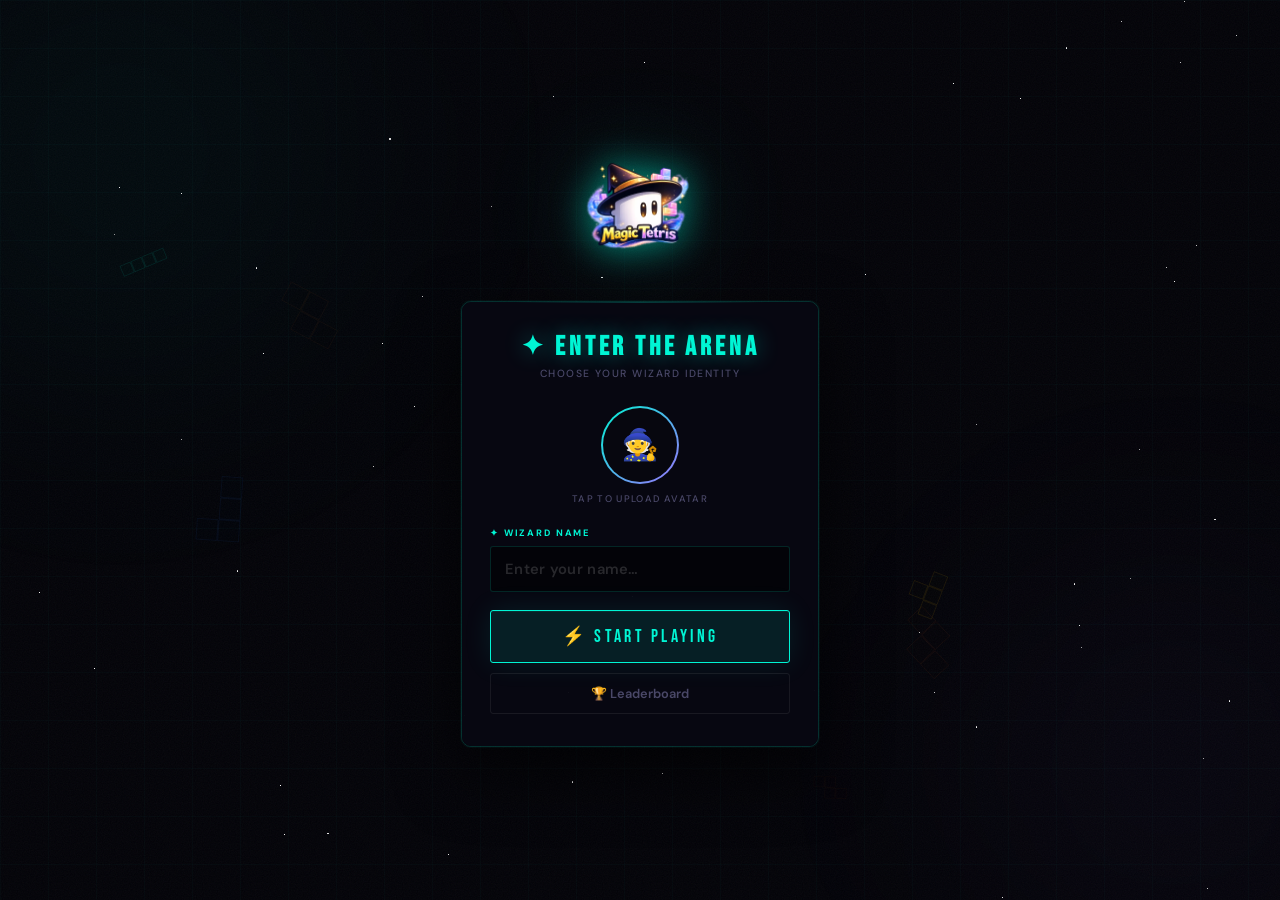
==== commit af742a4d: "Add files via upload" ====
--- a/index.html
+++ b/index.html
@@ -8,6 +8,7 @@
 <link rel="stylesheet" href="style.css?v=20260313b">
 </head>
 <body>
+<canvas id="bg-cv"></canvas>
 <div id="aurora">
   <div class="au au1"></div>
   <div class="au au2"></div>
@@ -58,6 +59,24 @@
   </div>
 
   <div class="gbody">
+
+    <!-- LEFT PANEL -->
+    <div class="lp">
+      <div class="lp-player">
+        <img class="lp-av" id="lp-av" src="" alt="">
+        <div class="lp-nm" id="lp-nm"></div>
+        <div class="lp-status">● PLAYING</div>
+      </div>
+      <div class="lp-divider"></div>
+      <div class="lp-tip">
+        <div class="lp-tip-label">TIP</div>
+        <div class="lp-tip-text" id="lp-tip">Hard drop scores 2pts per row</div>
+      </div>
+      <div class="lp-piece-preview" id="lp-piece-preview">
+        <div class="lp-pp-label">PIECE</div>
+        <div class="lp-blocks" id="lp-blocks"></div>
+      </div>
+    </div>
     <div class="bwrap" id="bwrap">
       <div class="bwrap-in">
         <canvas id="gc"></canvas>
--- a/style.css
+++ b/style.css
@@ -39,7 +39,14 @@
   background: var(--bg);
 }
 
-/* ── GRAIN TEXTURE ── */
+/* ── BG CANVAS ── */
+#bg-cv {
+  position: fixed; inset: 0; z-index: 0;
+  pointer-events: none;
+  width: 100%; height: 100%;
+}
+
+
 body::before {
   content: '';
   position: fixed; inset: 0; z-index: 0;
@@ -275,7 +282,81 @@
 
 .gbody {
   display: flex; gap: 10px; align-items: flex-start; justify-content: center;
-  width: 100%; max-width: 760px; margin: 0 auto;
+  width: 100%; max-width: 920px; margin: 0 auto;
+}
+
+/* ── LEFT PANEL ── */
+.lp {
+  flex: 0 0 130px; max-width: 130px;
+  display: flex; flex-direction: column; gap: 6px;
+}
+
+.lp-player {
+  background: rgba(0,0,0,0.35);
+  border: 1px solid rgba(0,245,212,0.1);
+  border-radius: var(--r1); padding: 14px 10px;
+  display: flex; flex-direction: column; align-items: center; gap: 7px;
+}
+.lp-av {
+  width: 52px; height: 52px; border-radius: 50%; object-fit: cover;
+  border: 1.5px solid var(--cyan);
+  box-shadow: 0 0 14px rgba(0,245,212,0.25);
+  background: var(--bg2);
+}
+.lp-nm {
+  font-family: 'JetBrains Mono', monospace; font-size: 0.62rem;
+  font-weight: 700; color: var(--white); letter-spacing: 0.04em;
+  max-width: 108px; overflow: hidden; text-overflow: ellipsis; white-space: nowrap;
+  text-align: center;
+}
+.lp-status {
+  font-size: 0.5rem; font-weight: 700; letter-spacing: 0.16em;
+  color: var(--cyan); text-transform: uppercase;
+  animation: blink-status 2.2s ease-in-out infinite;
+}
+@keyframes blink-status {
+  0%, 80%, 100% { opacity: 1; }
+  40% { opacity: 0.3; }
+}
+
+.lp-divider {
+  height: 1px;
+  background: linear-gradient(90deg, transparent, rgba(0,245,212,0.15), transparent);
+  margin: 2px 0;
+}
+
+.lp-tip {
+  background: rgba(0,0,0,0.3);
+  border: 1px solid rgba(0,245,212,0.07);
+  border-radius: var(--r0); padding: 8px 9px;
+}
+.lp-tip-label {
+  font-size: 0.45rem; font-weight: 700; letter-spacing: 0.2em;
+  color: var(--cyan); text-transform: uppercase; margin-bottom: 4px;
+}
+.lp-tip-text {
+  font-size: 0.58rem; color: var(--muted); line-height: 1.4;
+}
+
+.lp-piece-preview {
+  background: rgba(0,0,0,0.3);
+  border: 1px solid rgba(0,245,212,0.07);
+  border-radius: var(--r0); padding: 8px 9px;
+}
+.lp-pp-label {
+  font-size: 0.45rem; font-weight: 700; letter-spacing: 0.2em;
+  color: var(--muted); text-transform: uppercase; margin-bottom: 6px;
+}
+.lp-blocks {
+  display: grid; gap: 2px;
+}
+.lp-block {
+  width: 12px; height: 12px; border-radius: 2px;
+}
+
+/* hide left panel on mobile */
+@media (max-width: 700px) {
+  .lp { display: none; }
 }
 
 /* Board */
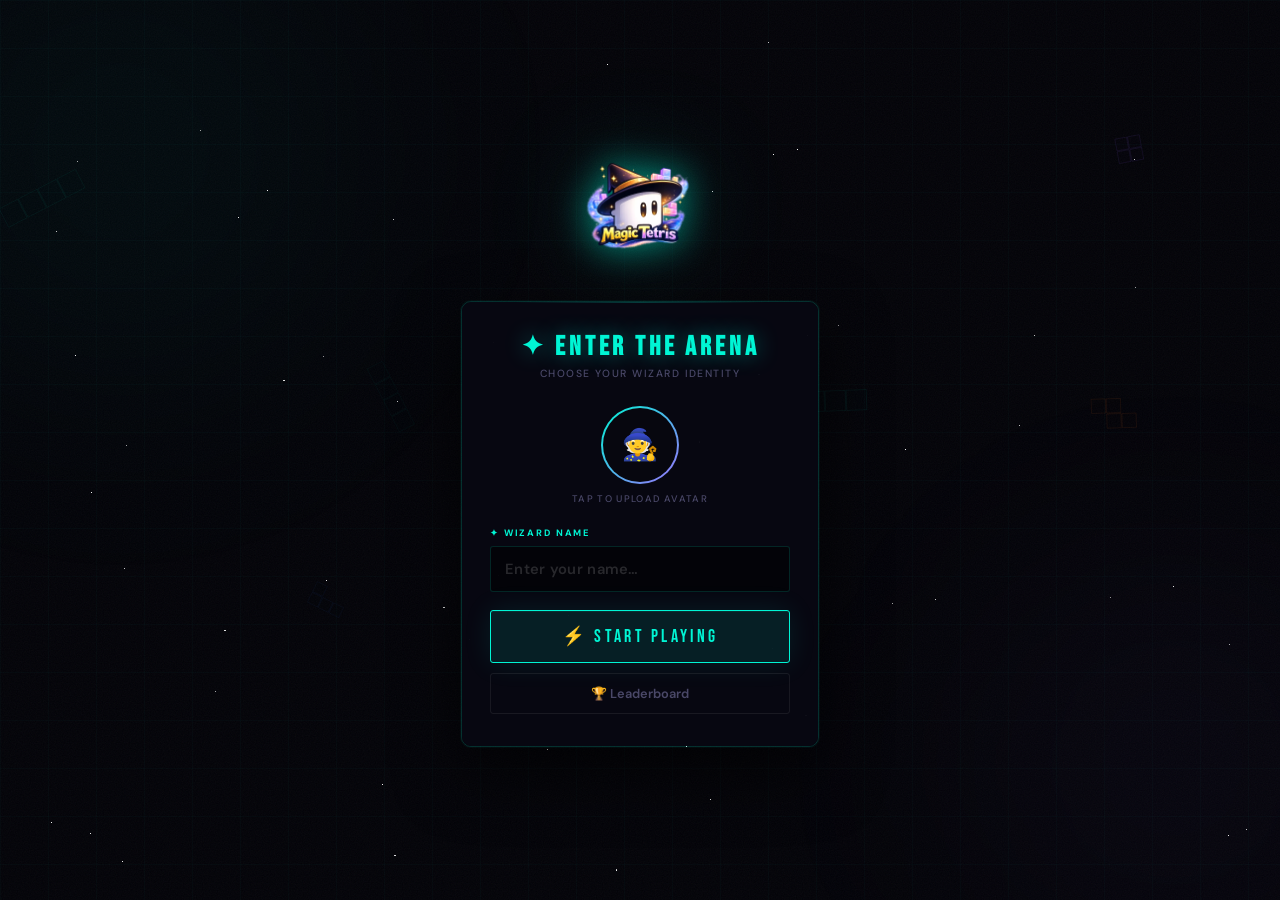
==== commit 559ca432: "Add files via upload" ====
--- a/index.html
+++ b/index.html
@@ -4,6 +4,7 @@
 <meta charset="UTF-8">
 <meta name="viewport" content="width=device-width,initial-scale=1,maximum-scale=1,user-scalable=no">
 <title>Magic Tetris</title>
+<link rel="icon" href="assets/logo.webp" type="image/webp">
 <link href="https://fonts.googleapis.com/css2?family=Bebas+Neue&family=JetBrains+Mono:wght@400;700&family=DM+Sans:wght@400;500;600;700;900&display=swap" rel="stylesheet">
 <link rel="stylesheet" href="style.css?v=20260313b">
 </head>
@@ -72,15 +73,16 @@
         <div class="lp-tip-label">TIP</div>
         <div class="lp-tip-text" id="lp-tip">Hard drop scores 2pts per row</div>
       </div>
-      <div class="lp-piece-preview" id="lp-piece-preview">
-        <div class="lp-pp-label">PIECE</div>
-        <div class="lp-blocks" id="lp-blocks"></div>
+      <div class="lp-hold" id="lp-hold-wrap">
+        <div class="lp-pp-label">HOLD <span style="opacity:0.38;font-size:0.85em">(C)</span></div>
+        <canvas id="hc" width="56" height="46"></canvas>
       </div>
     </div>
     <div class="bwrap" id="bwrap">
       <div class="bwrap-in">
         <canvas id="gc"></canvas>
       </div>
+      <div class="combo-display" id="combo-display"></div>
       <div class="pov" id="pov">
         <h2>⏸ PAUSED</h2>
         <p>Press P / Esc to resume</p>
@@ -105,6 +107,7 @@
         <div class="kh-row"><kbd>← →</kbd>Move</div>
         <div class="kh-row"><kbd>↑/X</kbd>Rotate ↻</div>
         <div class="kh-row"><kbd>Z</kbd>Rotate ↺</div>
+        <div class="kh-row"><kbd>C</kbd>Hold</div>
         <div class="kh-row"><kbd>↓</kbd>Soft drop</div>
         <div class="kh-row"><kbd>Space</kbd>Hard drop</div>
         <div class="kh-row"><kbd>P/Esc</kbd>Pause</div>
@@ -120,6 +123,7 @@
     <div class="dp-row">
       <button class="mb" ontouchstart="tap(event,'rcw')" onclick="tap(null,'rcw')">↻</button>
       <button class="mb" ontouchstart="tap(event,'rccw')" onclick="tap(null,'rccw')">↺</button>
+      <button class="mb hld" ontouchstart="tap(event,'hold')" onclick="tap(null,'hold')">HOLD</button>
     </div>
     <div class="dp-row">
       <button class="mb" ontouchstart="begR(event,'L')" ontouchend="endR()" onmousedown="begR(null,'L')" onmouseup="endR()">←</button>
--- a/style.css
+++ b/style.css
@@ -336,22 +336,36 @@
 }
 .lp-tip-text {
   font-size: 0.58rem; color: var(--muted); line-height: 1.4;
-}
-
-.lp-piece-preview {
+  transition: opacity 0.2s ease;
+}
+
+.lp-hold {
   background: rgba(0,0,0,0.3);
   border: 1px solid rgba(0,245,212,0.07);
   border-radius: var(--r0); padding: 8px 9px;
-}
-.lp-pp-label {
-  font-size: 0.45rem; font-weight: 700; letter-spacing: 0.2em;
-  color: var(--muted); text-transform: uppercase; margin-bottom: 6px;
-}
-.lp-blocks {
-  display: grid; gap: 2px;
-}
-.lp-block {
-  width: 12px; height: 12px; border-radius: 2px;
+  display: flex; flex-direction: column; align-items: center; gap: 5px;
+  transition: opacity 0.25s, border-color 0.25s;
+}
+.lp-hold.used { opacity: 0.38; border-color: rgba(155,114,255,0.1); }
+#hc { display: block; }
+
+/* ── COMBO ── */
+.combo-display {
+  position: absolute; top: 18%; left: 50%; transform: translateX(-50%);
+  z-index: 20; pointer-events: none; white-space: nowrap;
+  font-family: 'Bebas Neue', cursive;
+  font-size: 1.6rem; letter-spacing: 0.18em;
+  color: var(--gold);
+  text-shadow: 0 0 24px rgba(255,199,0,0.9), 0 0 4px rgba(255,199,0,0.5);
+  opacity: 0;
+}
+@keyframes combo-pop {
+  0%   { transform: translateX(-50%) scale(1.5); opacity: 1; }
+  55%  { transform: translateX(-50%) scale(1.05); opacity: 1; }
+  100% { transform: translateX(-50%) scale(0.9); opacity: 0; }
+}
+.combo-display.show {
+  animation: combo-pop 1s ease forwards;
 }
 
 /* hide left panel on mobile */
@@ -484,6 +498,8 @@
 }
 .mb:active { transform: scale(0.85); background: rgba(0, 245, 212, 0.1); box-shadow: 0 0 16px rgba(0, 245, 212, 0.3); border-color: var(--cyan); }
 .mb.wide { width: 126px; font-family: 'Bebas Neue', cursive; font-size: 0.88rem; letter-spacing: 0.1em; }
+.mb.hld { background: rgba(155,114,255,0.07); border-color: rgba(155,114,255,0.25); color: var(--violet); font-family: 'Bebas Neue', cursive; font-size: 0.72rem; letter-spacing: 0.1em; }
+.mb.hld:active { background: rgba(155,114,255,0.18); box-shadow: 0 0 16px rgba(155,114,255,0.3); }
 .mb.drp { background: rgba(255, 58, 92, 0.06); border-color: rgba(255, 58, 92, 0.28); color: var(--coral); }
 .mb.drp:active { background: rgba(255, 58, 92, 0.18); box-shadow: 0 0 16px rgba(255, 58, 92, 0.3); }
 
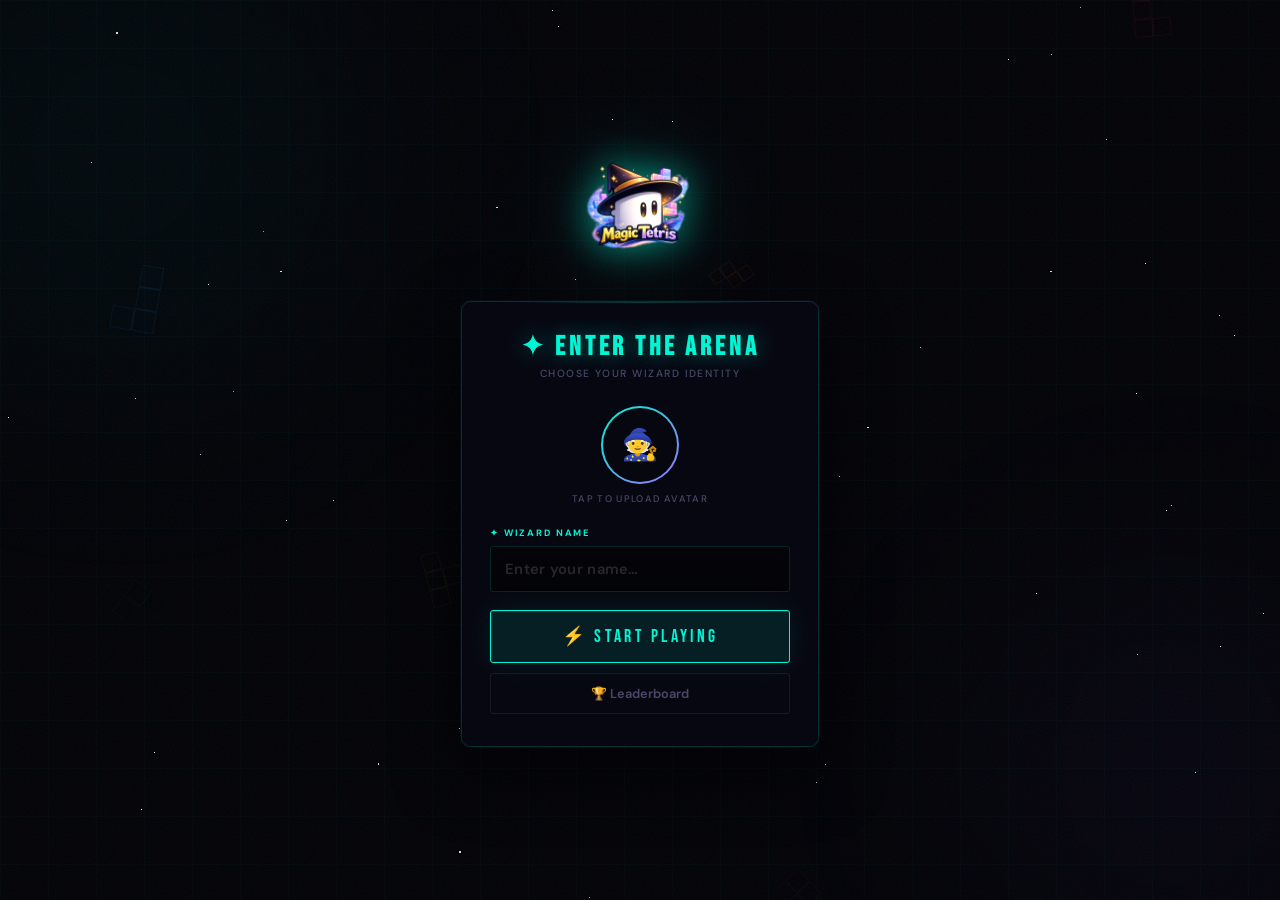
==== commit a4bd80ec: "Add files via upload" ====
--- a/index.html
+++ b/index.html
@@ -73,10 +73,7 @@
         <div class="lp-tip-label">TIP</div>
         <div class="lp-tip-text" id="lp-tip">Hard drop scores 2pts per row</div>
       </div>
-      <div class="lp-hold" id="lp-hold-wrap">
-        <div class="lp-pp-label">HOLD <span style="opacity:0.38;font-size:0.85em">(C)</span></div>
-        <canvas id="hc" width="56" height="46"></canvas>
-      </div>
+
     </div>
     <div class="bwrap" id="bwrap">
       <div class="bwrap-in">
@@ -107,7 +104,6 @@
         <div class="kh-row"><kbd>← →</kbd>Move</div>
         <div class="kh-row"><kbd>↑/X</kbd>Rotate ↻</div>
         <div class="kh-row"><kbd>Z</kbd>Rotate ↺</div>
-        <div class="kh-row"><kbd>C</kbd>Hold</div>
         <div class="kh-row"><kbd>↓</kbd>Soft drop</div>
         <div class="kh-row"><kbd>Space</kbd>Hard drop</div>
         <div class="kh-row"><kbd>P/Esc</kbd>Pause</div>
@@ -123,7 +119,6 @@
     <div class="dp-row">
       <button class="mb" ontouchstart="tap(event,'rcw')" onclick="tap(null,'rcw')">↻</button>
       <button class="mb" ontouchstart="tap(event,'rccw')" onclick="tap(null,'rccw')">↺</button>
-      <button class="mb hld" ontouchstart="tap(event,'hold')" onclick="tap(null,'hold')">HOLD</button>
     </div>
     <div class="dp-row">
       <button class="mb" ontouchstart="begR(event,'L')" ontouchend="endR()" onmousedown="begR(null,'L')" onmouseup="endR()">←</button>
--- a/style.css
+++ b/style.css
@@ -339,16 +339,6 @@
   transition: opacity 0.2s ease;
 }
 
-.lp-hold {
-  background: rgba(0,0,0,0.3);
-  border: 1px solid rgba(0,245,212,0.07);
-  border-radius: var(--r0); padding: 8px 9px;
-  display: flex; flex-direction: column; align-items: center; gap: 5px;
-  transition: opacity 0.25s, border-color 0.25s;
-}
-.lp-hold.used { opacity: 0.38; border-color: rgba(155,114,255,0.1); }
-#hc { display: block; }
-
 /* ── COMBO ── */
 .combo-display {
   position: absolute; top: 18%; left: 50%; transform: translateX(-50%);
@@ -498,8 +488,6 @@
 }
 .mb:active { transform: scale(0.85); background: rgba(0, 245, 212, 0.1); box-shadow: 0 0 16px rgba(0, 245, 212, 0.3); border-color: var(--cyan); }
 .mb.wide { width: 126px; font-family: 'Bebas Neue', cursive; font-size: 0.88rem; letter-spacing: 0.1em; }
-.mb.hld { background: rgba(155,114,255,0.07); border-color: rgba(155,114,255,0.25); color: var(--violet); font-family: 'Bebas Neue', cursive; font-size: 0.72rem; letter-spacing: 0.1em; }
-.mb.hld:active { background: rgba(155,114,255,0.18); box-shadow: 0 0 16px rgba(155,114,255,0.3); }
 .mb.drp { background: rgba(255, 58, 92, 0.06); border-color: rgba(255, 58, 92, 0.28); color: var(--coral); }
 .mb.drp:active { background: rgba(255, 58, 92, 0.18); box-shadow: 0 0 16px rgba(255, 58, 92, 0.3); }
 
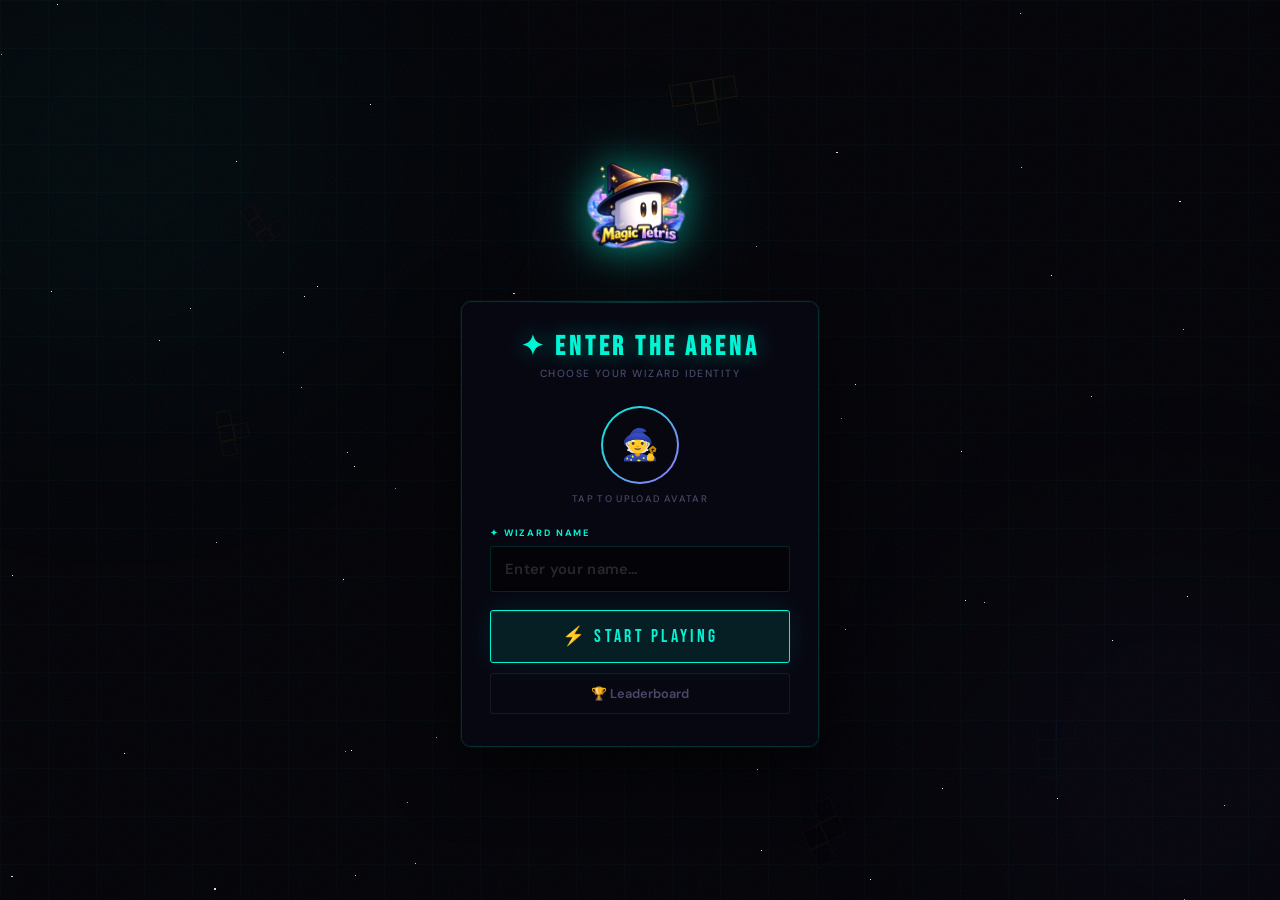
==== commit 3fe6aacc: "Add files via upload" ====
--- a/index.html
+++ b/index.html
@@ -121,9 +121,9 @@
       <button class="mb" ontouchstart="tap(event,'rccw')" onclick="tap(null,'rccw')">↺</button>
     </div>
     <div class="dp-row">
-      <button class="mb" ontouchstart="begR(event,'L')" ontouchend="endR()" onmousedown="begR(null,'L')" onmouseup="endR()">←</button>
-      <button class="mb" ontouchstart="begR(event,'D')" ontouchend="endR()" onmousedown="begR(null,'D')" onmouseup="endR()">↓</button>
-      <button class="mb" ontouchstart="begR(event,'R')" ontouchend="endR()" onmousedown="begR(null,'R')" onmouseup="endR()">→</button>
+      <button class="mb" ontouchstart="begR(event,'L')" ontouchend="endR()" ontouchcancel="endR()" onmousedown="begR(null,'L')" onmouseup="endR()">←</button>
+      <button class="mb" ontouchstart="begR(event,'D')" ontouchend="endR()" ontouchcancel="endR()" onmousedown="begR(null,'D')" onmouseup="endR()">↓</button>
+      <button class="mb" ontouchstart="begR(event,'R')" ontouchend="endR()" ontouchcancel="endR()" onmousedown="begR(null,'R')" onmouseup="endR()">→</button>
     </div>
     <div class="dp-row">
       <button class="mb wide drp" ontouchstart="tap(event,'hd')" onclick="tap(null,'hd')">⬇ HARD DROP</button>
--- a/style.css
+++ b/style.css
@@ -568,16 +568,95 @@
 
 /* ══ RESPONSIVE ══ */
 @media (max-width: 540px) {
-  #pg-game { padding: 66px 10px 10px; }
-  .gh { top: 10px; left: 12px; right: 12px; }
-  .gh-logo img { width: 60px; }
-  .gh-av { width: 32px; height: 32px; }
-  .gh-nm { max-width: 85px; font-size: 0.64rem; }
-  .gbody { flex-direction: column; align-items: center; }
-  .sp { flex-direction: row; flex-wrap: wrap; min-width: unset; max-width: none; width: 100%; }
-  .sc, .nc-card, .kh { flex: 1; min-width: 78px; }
+  /* Page: top padding for header, bottom for fixed dpad */
+  /* Layout props applied always; display is controlled by .pg / .pg.on rules */
+  #pg-game {
+    padding: 52px 0 152px;
+    min-height: 100dvh;
+    flex-direction: column; align-items: center;
+    overflow-x: hidden; overflow-y: hidden;
+  }
+
+  /* Header — fixed at top */
+  .gh {
+    position: fixed; top: 0; left: 0; right: 0;
+    height: 52px; padding: 0 12px;
+    background: rgba(3,3,8,0.97);
+    border-bottom: 1px solid rgba(0,245,212,0.08);
+    z-index: 50; pointer-events: auto;
+  }
+  .gh-logo img { width: 56px; }
+  .gh-av { width: 30px; height: 30px; }
+  .gh-nm { max-width: 80px; font-size: 0.62rem; }
+  .gh-right { gap: 6px; }
+
+  /* Game body: column, canvas + compact stat strip */
+  .gbody {
+    flex-direction: column;
+    align-items: center;
+    gap: 5px;
+    width: 100%;
+    padding: 6px 8px 0;
+  }
+  .lp { display: none; }
+
+  /* Canvas stays centered */
+  .bwrap { flex: 0 0 auto; }
+
+  /* Stats + next + buttons all in one horizontal wrap row */
+  .sp {
+    flex-direction: row;
+    flex-wrap: wrap;
+    min-width: unset;
+    max-width: 100%;
+    width: 100%;
+    gap: 4px;
+  }
+  .sc {
+    flex: 1 1 60px;
+    min-width: 60px;
+    padding: 5px 7px;
+  }
+  .sc label { font-size: 0.4rem; margin-bottom: 1px; }
+  .sv { font-size: 0.88rem; }
+  .lbar { margin-top: 3px; }
+  .nc-card {
+    flex: 0 0 auto;
+    padding: 5px 8px;
+    display: flex; align-items: center; gap: 8px;
+  }
+  .nc-card label { margin-bottom: 0; }
+  #nc { width: 64px !important; height: 50px !important; margin: 0; }
   .kh { display: none; }
-  .dpad { display: block; }
+  .sp-btns {
+    flex: 1 1 120px;
+    flex-direction: column;
+    gap: 3px;
+    min-width: 110px;
+  }
+  .sb { padding: 6px 8px; font-size: 0.58rem; width: 100%; }
+
+  /* Game over page — account for fixed header */
+  #pg-over { padding-top: 20px; }
+  .oc { width: 92%; max-width: 360px; }
+
+  /* D-pad — fixed at bottom, only when game is active */
+  .dpad {
+    display: none;
+    position: fixed;
+    bottom: 0; left: 0; right: 0;
+    padding: 7px 0 max(8px, env(safe-area-inset-bottom));
+    background: rgba(3,3,8,0.98);
+    border-top: 1px solid rgba(0,245,212,0.1);
+    z-index: 40;
+  }
+  #pg-game.on .dpad {
+    display: block;
+  }
+  .dp-row { gap: 8px; margin-bottom: 5px; }
+  .dp-row:last-child { margin-bottom: 0; }
+  .mb { width: 58px; height: 46px; font-size: 1.2rem; border-radius: 6px; }
+  .mb.wide { width: 144px; font-size: 0.82rem; }
 }
 
 ::-webkit-scrollbar { width: 3px; }
